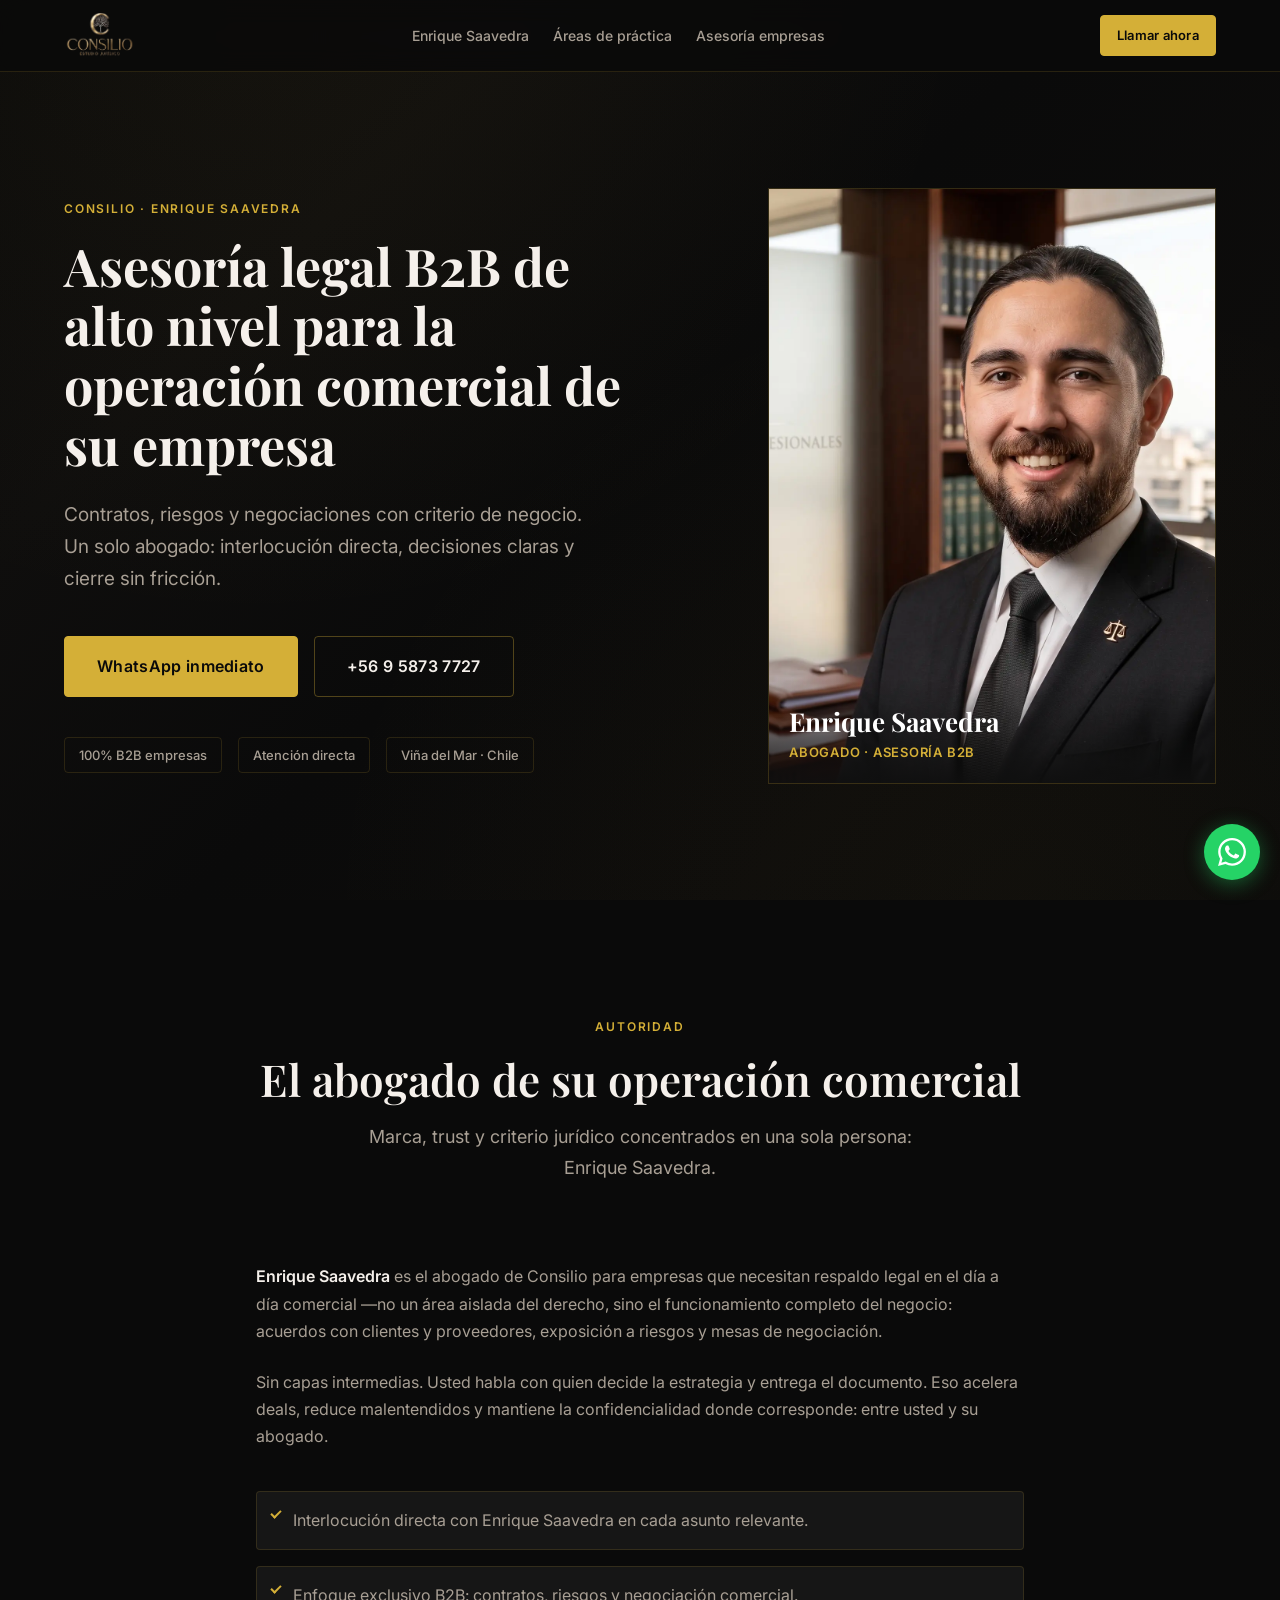
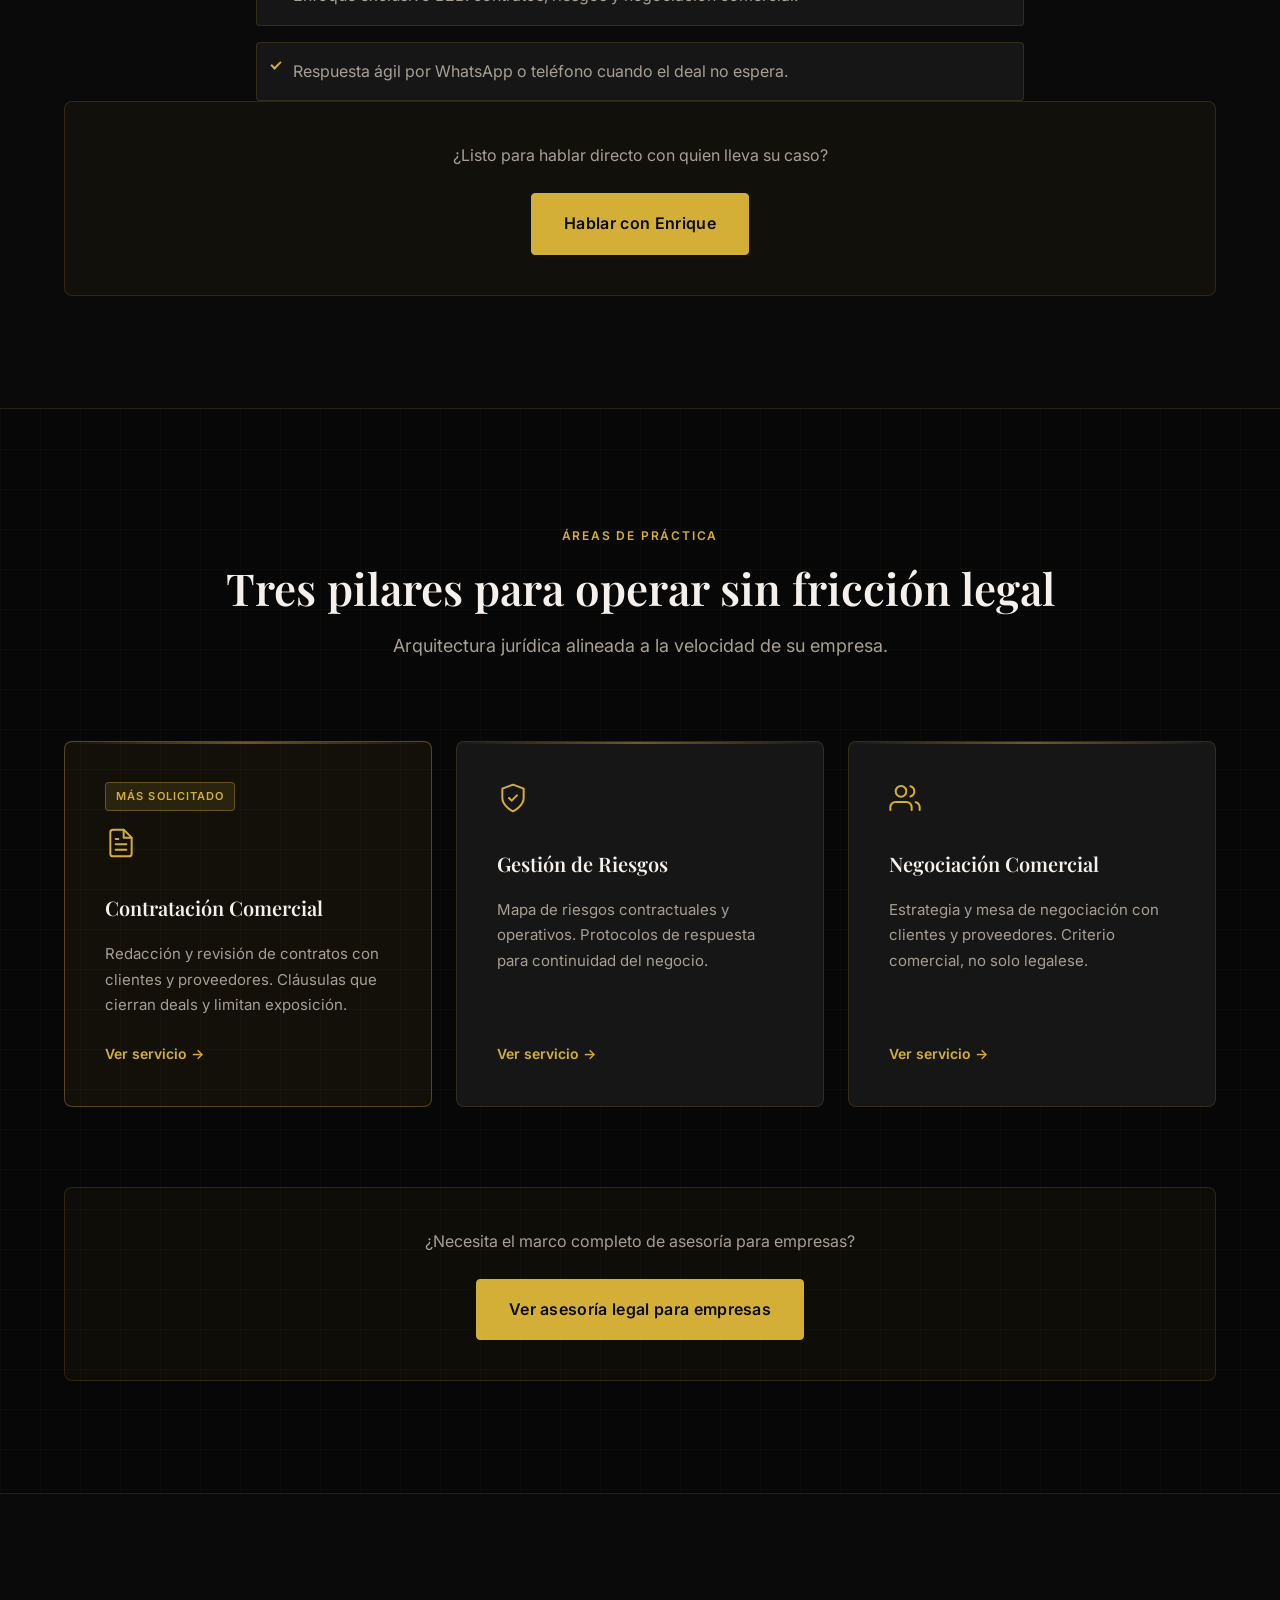
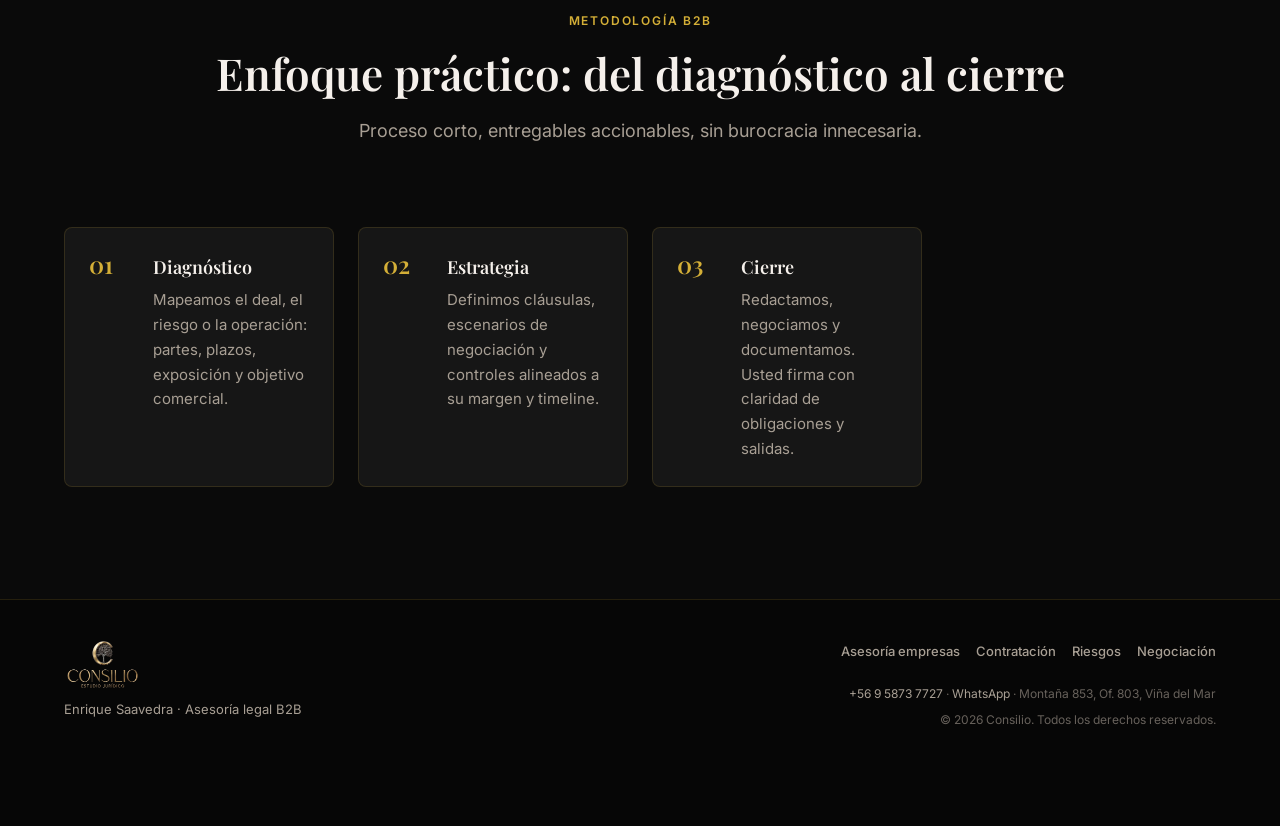
==== index.html @ 91008f65 "Enhance footer layout and styling for Consilio. Introduce new footer navigation links and update exi" ====
<!DOCTYPE html>
<html lang="es-CL">
<head>
  <meta charset="UTF-8">
  <meta name="viewport" content="width=device-width, initial-scale=1.0">
  <meta name="description" content="Asesoría legal B2B en Chile: contratación comercial, gestión de riesgos y negociación. Enrique Saavedra — Consilio Estudio Jurídico, Viña del Mar. +56 9 5873 7727.">
  <meta name="robots" content="index, follow, max-snippet:-1, max-image-preview:large">
  <meta name="author" content="Enrique Saavedra — Consilio Estudio Jurídico">
  <meta name="geo.region" content="CL-VS">
  <meta name="geo.placename" content="Viña del Mar">
  <meta name="theme-color" content="#0a0a0a">

  <title>Asesoría Legal B2B para Empresas | Enrique Saavedra — Consilio</title>
  <link rel="canonical" href="https://consilio.cl/enrique-saavedra">

  <meta property="og:type" content="website">
  <meta property="og:title" content="Asesoría Legal B2B para Empresas | Consilio">
  <meta property="og:description" content="El abogado de su operación comercial: contratos, riesgos y negociaciones con criterio de negocio.">
  <meta property="og:locale" content="es_CL">
  <meta property="og:url" content="https://consilio.cl/enrique-saavedra">
  <meta property="og:image" content="https://consilio.cl/enrique-saavedra/EnriqueS.webp">

  <!-- LCP: preload imagen hero -->
  <link rel="preload" as="image" href="EnriqueS.webp" type="image/webp" fetchpriority="high">
  <link rel="preconnect" href="https://fonts.googleapis.com">
  <link rel="preconnect" href="https://fonts.gstatic.com" crossorigin>
  <link href="https://fonts.googleapis.com/css2?family=Inter:wght@400;500;600&family=Playfair+Display:wght@600;700&display=swap" rel="stylesheet" media="print" onload="this.media='all'">
  <noscript>
    <link href="https://fonts.googleapis.com/css2?family=Inter:wght@400;500;600&family=Playfair+Display:wght@600;700&display=swap" rel="stylesheet">
  </noscript>

  <link rel="stylesheet" href="styles.css">

  <!-- Schema JSON-LD: LegalService + Person (autoridad única) -->
  <script type="application/ld+json">
  {
    "@context": "https://schema.org",
    "@graph": [
      {
        "@type": ["LegalService", "ProfessionalService"],
        "@id": "https://consilio.cl/#organization",
        "name": "Consilio — Estudio Jurídico",
        "alternateName": "Consilio",
        "url": "https://consilio.cl",
        "logo": {
          "@type": "ImageObject",
          "url": "https://consilio.cl/consilio-logo.png"
        },
        "image": "https://consilio.cl/enrique-saavedra/EnriqueS.webp",
        "telephone": "+56958737727",
        "description": "Asesoría legal B2B para empresas en Chile: contratación comercial, gestión de riesgos y negociación comercial. Enrique Saavedra.",
        "priceRange": "$$",
        "areaServed": {
          "@type": "Country",
          "name": "Chile"
        },
        "address": {
          "@type": "PostalAddress",
          "streetAddress": "Montaña 853, Oficina 803",
          "addressLocality": "Viña del Mar",
          "addressRegion": "Valparaíso",
          "addressCountry": "CL"
        },
        "knowsAbout": [
          "Asesoría Legal B2B",
          "Contratación Comercial",
          "Gestión de Riesgos",
          "Negociación Comercial"
        ],
        "hasOfferCatalog": {
          "@type": "OfferCatalog",
          "name": "Áreas de práctica B2B",
          "itemListElement": [
            {
              "@type": "Offer",
              "itemOffered": {
                "@type": "Service",
                "name": "Contratación Comercial",
                "url": "https://consilio.cl/servicios/contratacion-comercial"
              }
            },
            {
              "@type": "Offer",
              "itemOffered": {
                "@type": "Service",
                "name": "Gestión de Riesgos",
                "url": "https://consilio.cl/servicios/gestion-de-riesgos"
              }
            },
            {
              "@type": "Offer",
              "itemOffered": {
                "@type": "Service",
                "name": "Negociación Comercial",
                "url": "https://consilio.cl/servicios/negociacion-comercial"
              }
            }
          ]
        },
        "founder": {
          "@id": "https://consilio.cl/#enrique-saavedra"
        },
        "employee": {
          "@id": "https://consilio.cl/#enrique-saavedra"
        }
      },
      {
        "@type": "Person",
        "@id": "https://consilio.cl/#enrique-saavedra",
        "name": "Enrique Saavedra",
        "jobTitle": "Abogado · Asesoría Legal B2B para Empresas",
        "worksFor": {
          "@id": "https://consilio.cl/#organization"
        },
        "url": "https://consilio.cl/enrique-saavedra",
        "image": "https://consilio.cl/enrique-saavedra/EnriqueS.webp",
        "telephone": "+56958737727",
        "knowsAbout": [
          "Contratación Comercial",
          "Gestión de Riesgos",
          "Negociación Comercial",
          "Asesoría Legal para Empresas"
        ],
        "address": {
          "@type": "PostalAddress",
          "streetAddress": "Montaña 853, Oficina 803",
          "addressLocality": "Viña del Mar",
          "addressRegion": "Valparaíso",
          "addressCountry": "CL"
        }
      },
      {
        "@type": "WebPage",
        "@id": "https://consilio.cl/enrique-saavedra#webpage",
        "url": "https://consilio.cl/enrique-saavedra",
        "name": "Asesoría Legal B2B para Empresas | Enrique Saavedra — Consilio",
        "isPartOf": {
          "@type": "WebSite",
          "name": "Consilio — Estudio Jurídico",
          "url": "https://consilio.cl"
        },
        "about": {
          "@id": "https://consilio.cl/#enrique-saavedra"
        },
        "inLanguage": "es-CL"
      }
    ]
  }
  </script>
</head>
<body>

  <a href="#hero" class="skip-link">Saltar al contenido principal</a>

  <!-- 1. Header -->
  <header class="header" id="header">
    <div class="container header__inner">
      <a href="#hero" class="logo" aria-label="Consilio — Estudio Jurídico, inicio">
        <img
          class="logo__img"
          src="consilio-logo.png"
          alt="Consilio — Estudio Jurídico"
          width="120"
          height="52"
          loading="eager"
          decoding="async"
        >
      </a>

      <nav class="nav" id="nav" aria-label="Navegación principal">
        <ul class="nav__list">
          <li><a href="#autoridad" class="nav__link">Enrique Saavedra</a></li>
          <li><a href="#servicios" class="nav__link">Áreas de práctica</a></li>
          <li><a href="asesoria-legal-empresas.html" class="nav__link">Asesoría empresas</a></li>
        </ul>
      </nav>

      <a href="tel:+56958737727" class="btn btn--primary btn--sm header__cta">Llamar ahora</a>

      <button
        class="nav-toggle"
        id="nav-toggle"
        type="button"
        aria-label="Abrir menú de navegación"
        aria-expanded="false"
        aria-controls="nav"
      >
        <span class="nav-toggle__bar"></span>
        <span class="nav-toggle__bar"></span>
        <span class="nav-toggle__bar"></span>
      </button>
    </div>
  </header>

  <main>

    <!-- 2. Hero -->
    <section id="hero" class="hero">
      <div class="container hero__inner">
        <div class="hero__content">
          <p class="hero__eyebrow">Consilio · Enrique Saavedra</p>
          <h1 class="hero__title">Asesoría legal B2B de alto nivel para la operación comercial de su empresa</h1>
          <p class="hero__subtitle">Contratos, riesgos y negociaciones con criterio de negocio. Un solo abogado: interlocución directa, decisiones claras y cierre sin fricción.</p>
          <div class="hero__actions">
            <a
              href="https://wa.me/56958737727?text=Hola,%20necesito%20asesor%C3%ADa%20legal%20B2B%20para%20mi%20empresa."
              class="btn btn--primary btn--lg"
              target="_blank"
              rel="noopener noreferrer"
            >WhatsApp inmediato</a>
            <a href="tel:+56958737727" class="btn btn--ghost btn--lg">+56 9 5873 7727</a>
          </div>
          <ul class="hero__trust" aria-label="Señales de confianza">
            <li>100% B2B empresas</li>
            <li>Atención directa</li>
            <li>Viña del Mar · Chile</li>
          </ul>
        </div>

        <div class="hero__visual">
          <figure class="hero__figure">
            <img
              src="EnriqueS.webp"
              alt="Enrique Saavedra, abogado de asesoría legal B2B para empresas — Consilio Estudio Jurídico"
              width="480"
              height="640"
              loading="eager"
              decoding="async"
              fetchpriority="high"
            >
            <figcaption class="hero__caption">
              <span class="hero__caption-name">Enrique Saavedra</span>
              <span class="hero__caption-role">Abogado · Asesoría B2B</span>
            </figcaption>
          </figure>
        </div>
      </div>
    </section>

    <!-- 3. Propuesta de valor / Autoridad -->
    <section id="autoridad" class="section" aria-labelledby="autoridad-title">
      <div class="container">
        <header class="section__header section__header--center">
          <span class="section__eyebrow">Autoridad</span>
          <h2 id="autoridad-title" class="section__title">El abogado de su operación comercial</h2>
          <p class="section__lead">Marca, trust y criterio jurídico concentrados en una sola persona: Enrique Saavedra.</p>
        </header>

        <div class="contenido-seo__inner">
          <p><strong>Enrique Saavedra</strong> es el abogado de Consilio para empresas que necesitan respaldo legal en el día a día comercial —no un área aislada del derecho, sino el funcionamiento completo del negocio: acuerdos con clientes y proveedores, exposición a riesgos y mesas de negociación.</p>
          <p>Sin capas intermedias. Usted habla con quien decide la estrategia y entrega el documento. Eso acelera deals, reduce malentendidos y mantiene la confidencialidad donde corresponde: entre usted y su abogado.</p>
          <ul class="service-benefits">
            <li>Interlocución directa con Enrique Saavedra en cada asunto relevante.</li>
            <li>Enfoque exclusivo B2B: contratos, riesgos y negociación comercial.</li>
            <li>Respuesta ágil por WhatsApp o teléfono cuando el deal no espera.</li>
          </ul>
        </div>

        <div class="servicios__cta">
          <p>¿Listo para hablar directo con quien lleva su caso?</p>
          <a
            href="https://wa.me/56958737727?text=Hola,%20quiero%20hablar%20con%20Enrique%20Saavedra%20sobre%20asesor%C3%ADa%20B2B."
            class="btn btn--primary btn--lg"
            target="_blank"
            rel="noopener noreferrer"
          >Hablar con Enrique</a>
        </div>
      </div>
    </section>

    <!-- 4. Áreas de práctica -->
    <section id="servicios" class="servicios section section--dark" aria-labelledby="servicios-title">
      <div class="container">
        <header class="section__header section__header--center">
          <span class="section__eyebrow">Áreas de práctica</span>
          <h2 id="servicios-title" class="section__title">Tres pilares para operar sin fricción legal</h2>
          <p class="section__lead">Arquitectura jurídica alineada a la velocidad de su empresa.</p>
        </header>

        <div class="servicios__grid">
          <article class="service-card service-card--featured">
            <span class="service-card__badge">Más solicitado</span>
            <div class="service-card__icon" aria-hidden="true">
              <svg width="32" height="32" viewBox="0 0 24 24" fill="none" stroke="currentColor" stroke-width="1.5" stroke-linecap="round" stroke-linejoin="round">
                <path d="M14 2H6a2 2 0 00-2 2v16a2 2 0 002 2h12a2 2 0 002-2V8z"/>
                <path d="M14 2v6h6M16 13H8M16 17H8M10 9H8"/>
              </svg>
            </div>
            <h3 class="service-card__title">Contratación Comercial</h3>
            <p class="service-card__desc">Redacción y revisión de contratos con clientes y proveedores. Cláusulas que cierran deals y limitan exposición.</p>
            <a href="contratacion-comercial.html" class="service-card__link">Ver servicio →</a>
          </article>

          <article class="service-card">
            <div class="service-card__icon" aria-hidden="true">
              <svg width="32" height="32" viewBox="0 0 24 24" fill="none" stroke="currentColor" stroke-width="1.5" stroke-linecap="round" stroke-linejoin="round">
                <path d="M12 22s8-4 8-10V5l-8-3-8 3v7c0 6 8 10 8 10z"/>
                <path d="M9 12l2 2 4-4"/>
              </svg>
            </div>
            <h3 class="service-card__title">Gestión de Riesgos</h3>
            <p class="service-card__desc">Mapa de riesgos contractuales y operativos. Protocolos de respuesta para continuidad del negocio.</p>
            <a href="gestion-de-riesgos.html" class="service-card__link">Ver servicio →</a>
          </article>

          <article class="service-card">
            <div class="service-card__icon" aria-hidden="true">
              <svg width="32" height="32" viewBox="0 0 24 24" fill="none" stroke="currentColor" stroke-width="1.5" stroke-linecap="round" stroke-linejoin="round">
                <path d="M17 21v-2a4 4 0 00-4-4H5a4 4 0 00-4 4v2"/>
                <circle cx="9" cy="7" r="4"/>
                <path d="M23 21v-2a4 4 0 00-3-3.87M16 3.13a4 4 0 010 7.75"/>
              </svg>
            </div>
            <h3 class="service-card__title">Negociación Comercial</h3>
            <p class="service-card__desc">Estrategia y mesa de negociación con clientes y proveedores. Criterio comercial, no solo legalese.</p>
            <a href="negociacion-comercial.html" class="service-card__link">Ver servicio →</a>
          </article>
        </div>

        <div class="servicios__cta">
          <p>¿Necesita el marco completo de asesoría para empresas?</p>
          <a href="asesoria-legal-empresas.html" class="btn btn--primary btn--lg">Ver asesoría legal para empresas</a>
        </div>
      </div>
    </section>

    <!-- 5. Metodología B2B -->
    <section id="metodologia" class="metodologia section" aria-labelledby="metodologia-title">
      <div class="container">
        <header class="section__header section__header--center">
          <span class="section__eyebrow">Metodología B2B</span>
          <h2 id="metodologia-title" class="section__title">Enfoque práctico: del diagnóstico al cierre</h2>
          <p class="section__lead">Proceso corto, entregables accionables, sin burocracia innecesaria.</p>
        </header>

        <ol class="metodologia__list">
          <li class="metodologia__item">
            <span class="metodologia__step" aria-hidden="true">01</span>
            <div class="metodologia__body">
              <h3 class="metodologia__title">Diagnóstico</h3>
              <p class="metodologia__desc">Mapeamos el deal, el riesgo o la operación: partes, plazos, exposición y objetivo comercial.</p>
            </div>
          </li>
          <li class="metodologia__item">
            <span class="metodologia__step" aria-hidden="true">02</span>
            <div class="metodologia__body">
              <h3 class="metodologia__title">Estrategia</h3>
              <p class="metodologia__desc">Definimos cláusulas, escenarios de negociación y controles alineados a su margen y timeline.</p>
            </div>
          </li>
          <li class="metodologia__item">
            <span class="metodologia__step" aria-hidden="true">03</span>
            <div class="metodologia__body">
              <h3 class="metodologia__title">Cierre</h3>
              <p class="metodologia__desc">Redactamos, negociamos y documentamos. Usted firma con claridad de obligaciones y salidas.</p>
            </div>
          </li>
        </ol>
      </div>
    </section>

  </main>

  <!-- 6. Footer -->
  <footer class="footer">
    <div class="container footer__inner">
      <div class="footer__brand">
        <img
          class="footer__logo"
          src="consilio-logo.png"
          alt="Consilio — Estudio Jurídico"
          width="140"
          height="60"
          loading="lazy"
          decoding="async"
        >
        <p class="footer__tagline">Enrique Saavedra · Asesoría legal B2B</p>
      </div>
      <div class="footer__meta">
        <nav class="footer__nav" aria-label="Enlaces de servicios">
          <a href="asesoria-legal-empresas.html">Asesoría empresas</a>
          <a href="contratacion-comercial.html">Contratación</a>
          <a href="gestion-de-riesgos.html">Riesgos</a>
          <a href="negociacion-comercial.html">Negociación</a>
        </nav>
        <p class="footer__copy">
          <a href="tel:+56958737727">+56 9 5873 7727</a>
          ·
          <a
            href="https://wa.me/56958737727?text=Hola,%20necesito%20asesor%C3%ADa%20legal%20B2B%20para%20mi%20empresa."
            target="_blank"
            rel="noopener noreferrer"
          >WhatsApp</a>
          · Montaña 853, Of. 803, Viña del Mar
        </p>
        <p class="footer__copy">&copy; <span id="year"></span> Consilio. Todos los derechos reservados.</p>
      </div>
    </div>
  </footer>

  <a
    class="wa-float"
    href="https://wa.me/56958737727?text=Hola,%20necesito%20asesor%C3%ADa%20legal%20B2B%20para%20mi%20empresa."
    target="_blank"
    rel="noopener noreferrer"
    aria-label="Contactar por WhatsApp a Enrique Saavedra"
  >
    <svg class="wa-float__icon" width="28" height="28" viewBox="0 0 24 24" fill="currentColor" aria-hidden="true">
      <path d="M17.472 14.382c-.297-.149-1.758-.867-2.03-.967-.273-.099-.471-.148-.67.15-.197.297-.767.966-.94 1.164-.173.199-.347.223-.644.075-.297-.15-1.255-.463-2.39-1.475-.883-.788-1.48-1.761-1.653-2.059-.173-.297-.018-.458.13-.606.134-.133.298-.347.446-.52.149-.174.198-.298.298-.497.099-.198.05-.371-.025-.52-.075-.149-.669-1.612-.916-2.207-.242-.579-.487-.5-.669-.51-.173-.008-.371-.01-.57-.01-.198 0-.52.074-.792.372-.272.297-1.04 1.016-1.04 2.479 0 1.462 1.065 2.875 1.213 3.074.149.198 2.096 3.2 5.077 4.487.709.306 1.262.489 1.694.625.712.227 1.36.195 1.871.118.571-.085 1.758-.719 2.006-1.413.248-.694.248-1.289.173-1.413-.074-.124-.272-.198-.57-.347m-5.421 7.403h-.004a9.87 9.87 0 01-5.031-1.378l-.361-.214-3.741.982.998-3.648-.235-.374a9.86 9.86 0 01-1.51-5.26c.001-5.45 4.436-9.884 9.888-9.884 2.64 0 5.122 1.03 6.988 2.898a9.825 9.825 0 012.893 6.994c-.003 5.45-4.435 9.884-9.885 9.884m8.413-18.297A11.815 11.815 0 0012.05 0C5.495 0 .16 5.335.157 11.892c0 2.096.547 4.142 1.588 5.945L.057 24l6.305-1.654a11.882 11.882 0 005.683 1.448h.005c6.554 0 11.89-5.335 11.893-11.893a11.821 11.821 0 00-3.48-8.413z"/>
    </svg>
  </a>

  <script src="script.js" defer></script>
</body>
</html>
---- styles.css ----
/* =============================================
   Consilio — Derecho Corporativo B2B
   BEM · Mobile-First · Core Web Vitals
   ============================================= */

:root {
  --color-bg: #0a0a0a;
  --color-bg-elevated: #111111;
  --color-bg-card: #161616;
  --color-bg-card-hover: #1c1c1c;
  --color-text: #f5f0eb;
  --color-text-muted: #a89f94;
  --color-gold: #d4af37;
  --color-gold-light: #e8c860;
  --color-gold-dark: #b8942e;
  --color-border: rgba(212, 175, 55, 0.15);
  --color-border-strong: rgba(212, 175, 55, 0.35);
  --color-error: #e07070;
  --color-success: #6dbf8a;
  --color-wa: #25d366;

  --font-serif: "Playfair Display", Georgia, "Times New Roman", serif;
  --font-sans: "Inter", system-ui, -apple-system, "Segoe UI", sans-serif;

  --space-xs: 0.5rem;
  --space-sm: 1rem;
  --space-md: 1.5rem;
  --space-lg: 2.5rem;
  --space-xl: 4rem;
  --space-2xl: 6rem;

  --radius-sm: 4px;
  --radius-md: 8px;
  --radius-lg: 12px;

  --header-h: 72px;
  --transition: 0.25s ease;
  --container: 72rem;
  --wa-float-size: 3.5rem;
}

*,
*::before,
*::after {
  box-sizing: border-box;
  margin: 0;
  padding: 0;
}

html {
  scroll-behavior: smooth;
  -webkit-text-size-adjust: 100%;
  text-size-adjust: 100%;
}

body {
  font-family: var(--font-sans);
  font-size: 1rem;
  line-height: 1.7;
  color: var(--color-text);
  background-color: var(--color-bg);
  background-image:
    radial-gradient(ellipse at 20% 0%, rgba(212, 175, 55, 0.04) 0%, transparent 50%),
    radial-gradient(ellipse at 80% 100%, rgba(212, 175, 55, 0.03) 0%, transparent 50%),
    linear-gradient(135deg, #0a0a0a 0%, #0f0e0d 25%, #0a0a0a 50%, #0d0c0b 75%, #0a0a0a 100%);
  background-attachment: fixed;
  overflow-x: hidden;
}

img {
  max-width: 100%;
  height: auto;
  display: block;
}

a {
  color: inherit;
  text-decoration: none;
}

ul,
ol {
  list-style: none;
}

address {
  font-style: normal;
}

strong {
  color: var(--color-text);
  font-weight: 600;
}

.container {
  width: min(100% - 2rem, var(--container));
  margin-inline: auto;
  position: relative;
  z-index: 1;
}

.skip-link {
  position: absolute;
  top: -100%;
  left: 1rem;
  z-index: 9999;
  padding: 0.75rem 1.25rem;
  background: var(--color-gold);
  color: var(--color-bg);
  font-weight: 600;
  border-radius: var(--radius-sm);
}

.skip-link:focus {
  top: 1rem;
}

/* ---- Typography / Sections ---- */

.section__eyebrow {
  display: inline-block;
  font-size: 0.75rem;
  font-weight: 600;
  letter-spacing: 0.15em;
  text-transform: uppercase;
  color: var(--color-gold);
  margin-bottom: var(--space-sm);
}

.section__title {
  font-family: var(--font-serif);
  font-size: clamp(1.75rem, 4vw, 2.75rem);
  font-weight: 600;
  line-height: 1.2;
  color: var(--color-text);
  margin-bottom: var(--space-sm);
}

.section__lead {
  font-size: clamp(1rem, 2vw, 1.125rem);
  color: var(--color-text-muted);
  max-width: 36rem;
}

.section__header {
  margin-bottom: var(--space-xl);
}

.section__header--center {
  text-align: center;
}

.section__header--center .section__lead {
  margin-inline: auto;
}

.section {
  padding-block: var(--space-xl);
}

.section--dark {
  position: relative;
  background-color: rgba(0, 0, 0, 0.35);
  border-block: 1px solid var(--color-border);
}

.section--dark::before {
  content: "";
  position: absolute;
  inset: 0;
  background-image:
    linear-gradient(rgba(212, 175, 55, 0.025) 1px, transparent 1px),
    linear-gradient(90deg, rgba(212, 175, 55, 0.025) 1px, transparent 1px);
  background-size: 40px 40px;
  pointer-events: none;
  z-index: 0;
}

.section--dark > .container {
  position: relative;
  z-index: 1;
}

/* ---- Buttons ---- */

.btn {
  display: inline-flex;
  align-items: center;
  justify-content: center;
  gap: 0.5rem;
  font-family: var(--font-sans);
  font-size: 0.9375rem;
  font-weight: 600;
  letter-spacing: 0.02em;
  padding: 0.75rem 1.5rem;
  border-radius: var(--radius-sm);
  border: 1.5px solid transparent;
  cursor: pointer;
  transition: background var(--transition), border-color var(--transition), color var(--transition), transform var(--transition);
  white-space: nowrap;
  text-align: center;
}

.btn:active {
  transform: scale(0.98);
}

.btn--primary {
  background: var(--color-gold);
  color: var(--color-bg);
  border-color: var(--color-gold);
}

.btn--primary:hover,
.btn--primary:focus-visible {
  background: var(--color-gold-light);
  border-color: var(--color-gold-light);
}

.btn--ghost {
  background: transparent;
  color: var(--color-text);
  border-color: var(--color-border-strong);
}

.btn--ghost:hover,
.btn--ghost:focus-visible {
  border-color: var(--color-gold);
  color: var(--color-gold);
}

.btn--sm {
  padding: 0.5rem 1rem;
  font-size: 0.8125rem;
}

.btn--lg {
  padding: 1rem 2rem;
  font-size: 1rem;
}

.btn--xl {
  padding: 1.25rem 2rem;
  font-size: clamp(0.9375rem, 2.5vw, 1.0625rem);
  white-space: normal;
  line-height: 1.4;
}

.btn--full {
  width: 100%;
}

.btn:disabled {
  opacity: 0.55;
  cursor: not-allowed;
  transform: none;
}

/* ---- Header ---- */

.header {
  position: fixed;
  top: 0;
  left: 0;
  right: 0;
  z-index: 100;
  height: var(--header-h);
  background: rgba(10, 10, 10, 0.85);
  backdrop-filter: blur(12px);
  -webkit-backdrop-filter: blur(12px);
  border-bottom: 1px solid var(--color-border);
  transition: background var(--transition), box-shadow var(--transition);
}

.header--scrolled {
  background: rgba(10, 10, 10, 0.95);
  box-shadow: 0 4px 24px rgba(0, 0, 0, 0.4);
}

.header__inner {
  display: flex;
  align-items: center;
  justify-content: space-between;
  height: 100%;
  gap: var(--space-sm);
}

.logo {
  display: flex;
  align-items: center;
  flex-shrink: 0;
  line-height: 0;
}

.logo__img {
  height: 2.75rem;
  width: auto;
  max-width: 7.5rem;
  object-fit: contain;
  object-position: left center;
}

.nav__list {
  display: none;
  gap: var(--space-md);
}

.nav__link {
  font-size: 0.875rem;
  font-weight: 500;
  color: var(--color-text-muted);
  transition: color var(--transition);
  position: relative;
}

.nav__link::after {
  content: "";
  position: absolute;
  bottom: -4px;
  left: 0;
  width: 0;
  height: 1px;
  background: var(--color-gold);
  transition: width var(--transition);
}

.nav__link:hover,
.nav__link:focus-visible {
  color: var(--color-gold);
}

.nav__link:hover::after,
.nav__link:focus-visible::after {
  width: 100%;
}

.header__cta {
  display: none;
}

.nav-toggle {
  display: flex;
  flex-direction: column;
  justify-content: center;
  gap: 5px;
  width: 40px;
  height: 40px;
  background: none;
  border: 1px solid var(--color-border);
  border-radius: var(--radius-sm);
  cursor: pointer;
  padding: 8px;
}

.nav-toggle__bar {
  display: block;
  width: 100%;
  height: 2px;
  background: var(--color-gold);
  transition: transform var(--transition), opacity var(--transition);
}

.nav-toggle[aria-expanded="true"] .nav-toggle__bar:nth-child(1) {
  transform: translateY(7px) rotate(45deg);
}

.nav-toggle[aria-expanded="true"] .nav-toggle__bar:nth-child(2) {
  opacity: 0;
}

.nav-toggle[aria-expanded="true"] .nav-toggle__bar:nth-child(3) {
  transform: translateY(-7px) rotate(-45deg);
}

.nav--open .nav__list {
  display: flex;
  flex-direction: column;
  position: absolute;
  top: var(--header-h);
  left: 0;
  right: 0;
  background: rgba(10, 10, 10, 0.97);
  backdrop-filter: blur(16px);
  padding: var(--space-md) var(--space-sm);
  border-bottom: 1px solid var(--color-border);
  gap: 0;
}

.nav--open .nav__link {
  display: block;
  padding: var(--space-sm);
  border-bottom: 1px solid var(--color-border);
}

/* ---- Hero (index) ---- */

.hero {
  position: relative;
  overflow: hidden;
  padding-top: calc(var(--header-h) + var(--space-xl));
  padding-bottom: var(--space-xl);
  min-height: 100svh;
  display: flex;
  align-items: center;
}

.hero__inner {
  display: grid;
  gap: var(--space-xl);
  align-items: center;
}

.hero__eyebrow {
  font-size: 0.75rem;
  font-weight: 600;
  letter-spacing: 0.15em;
  text-transform: uppercase;
  color: var(--color-gold);
  margin-bottom: var(--space-sm);
}

.hero__title {
  font-family: var(--font-serif);
  font-size: clamp(2rem, 5.5vw, 3.25rem);
  font-weight: 700;
  line-height: 1.15;
  margin-bottom: var(--space-md);
}

.hero__subtitle {
  font-size: clamp(1rem, 2.5vw, 1.1875rem);
  color: var(--color-text-muted);
  max-width: 34rem;
  margin-bottom: var(--space-lg);
}

.hero__actions {
  display: flex;
  flex-direction: column;
  gap: var(--space-sm);
  margin-bottom: var(--space-lg);
}

.hero__trust {
  display: flex;
  flex-wrap: wrap;
  gap: var(--space-sm);
}

.hero__trust li {
  font-size: 0.8125rem;
  font-weight: 500;
  color: var(--color-text-muted);
  padding: 0.375rem 0.875rem;
  border: 1px solid var(--color-border);
  border-radius: var(--radius-sm);
}

.hero__visual {
  display: flex;
  justify-content: center;
  width: 100%;
}

.hero__figure {
  position: relative;
  width: 100%;
  max-width: 28rem;
  margin: 0;
  overflow: hidden;
  border: 1px solid rgba(212, 175, 55, 0.2);
}

.hero__figure img {
  width: 100%;
  height: auto;
  aspect-ratio: 3 / 4;
  object-fit: cover;
  object-position: 78% top;
}

.hero__caption {
  position: absolute;
  bottom: 0;
  left: 0;
  width: 100%;
  padding: 1.75rem 1.25rem 1.25rem;
  background: linear-gradient(to top, rgba(15, 15, 15, 0.95) 0%, transparent 100%);
  display: flex;
  flex-direction: column;
  gap: 0.25rem;
}

.hero__caption-name {
  font-family: var(--font-serif);
  color: #fff;
  font-size: clamp(1.25rem, 3vw, 1.625rem);
  font-weight: 700;
  line-height: 1.2;
}

.hero__caption-role {
  font-size: 0.8125rem;
  font-weight: 600;
  letter-spacing: 0.06em;
  text-transform: uppercase;
  color: var(--color-gold);
}

/* ---- Servicios ---- */

.servicios__grid {
  display: grid;
  gap: var(--space-md);
  margin-bottom: var(--space-xl);
}

.service-card {
  position: relative;
  overflow: hidden;
  padding: var(--space-lg);
  background: var(--color-bg-card);
  border: 1px solid var(--color-border);
  border-radius: var(--radius-md);
  transition: border-color var(--transition), background var(--transition), transform 0.35s ease;
  display: flex;
  flex-direction: column;
}

.service-card::before {
  content: "";
  position: absolute;
  top: 0;
  left: 0;
  right: 0;
  height: 2px;
  background: linear-gradient(90deg, transparent, var(--color-gold), transparent);
  opacity: 0.45;
}

.service-card:hover {
  border-color: var(--color-border-strong);
  background: var(--color-bg-card-hover);
  transform: translateY(-4px);
}

.service-card--featured {
  border-color: var(--color-border-strong);
  background: rgba(212, 175, 55, 0.06);
}

.service-card__badge {
  display: inline-block;
  align-self: flex-start;
  font-size: 0.6875rem;
  font-weight: 600;
  letter-spacing: 0.1em;
  text-transform: uppercase;
  color: var(--color-gold);
  background: rgba(212, 175, 55, 0.12);
  border: 1px solid var(--color-border-strong);
  padding: 0.25rem 0.625rem;
  border-radius: var(--radius-sm);
  margin-bottom: var(--space-sm);
}

.service-card__icon {
  color: var(--color-gold);
  margin-bottom: var(--space-md);
}

.service-card__title {
  font-family: var(--font-serif);
  font-size: 1.25rem;
  font-weight: 600;
  margin-bottom: var(--space-sm);
}

.service-card__desc {
  font-size: 0.9375rem;
  color: var(--color-text-muted);
  flex: 1;
  margin-bottom: var(--space-md);
}

.service-card__link {
  font-size: 0.875rem;
  font-weight: 600;
  color: var(--color-gold);
  transition: color var(--transition);
}

.service-card__link:hover,
.service-card__link:focus-visible {
  color: var(--color-gold-light);
}

.servicios__cta {
  text-align: center;
  padding: var(--space-lg);
  border: 1px solid var(--color-border);
  border-radius: var(--radius-md);
  background: rgba(212, 175, 55, 0.04);
}

.servicios__cta p {
  color: var(--color-text-muted);
  margin-bottom: var(--space-md);
}

/* ---- Metodología ---- */

.metodologia__list {
  display: grid;
  gap: var(--space-md);
  counter-reset: none;
}

.metodologia__item {
  display: flex;
  gap: var(--space-md);
  padding: var(--space-md);
  border: 1px solid var(--color-border);
  border-radius: var(--radius-md);
  background: var(--color-bg-card);
  transition: border-color var(--transition);
}

.metodologia__item:hover {
  border-color: var(--color-border-strong);
}

.metodologia__step {
  font-family: var(--font-serif);
  font-size: 1.5rem;
  font-weight: 600;
  color: var(--color-gold);
  line-height: 1;
  flex-shrink: 0;
  min-width: 2.5rem;
}

.metodologia__title {
  font-family: var(--font-serif);
  font-size: 1.125rem;
  font-weight: 600;
  margin-bottom: 0.375rem;
}

.metodologia__desc {
  font-size: 0.9375rem;
  color: var(--color-text-muted);
  line-height: 1.65;
}

/* ---- Contacto / Form ---- */

.contacto__grid {
  display: grid;
  gap: var(--space-xl);
}

.contacto__info {
  display: flex;
  flex-direction: column;
  gap: var(--space-md);
}

.info-block {
  padding: var(--space-md);
  background: var(--color-bg-card);
  border: 1px solid var(--color-border);
  border-radius: var(--radius-md);
}

.info-block--accent {
  border-color: var(--color-border-strong);
  background: rgba(212, 175, 55, 0.05);
}

.info-block__title {
  font-family: var(--font-serif);
  font-size: 1.0625rem;
  font-weight: 600;
  margin-bottom: var(--space-sm);
}

.info-block__address {
  display: flex;
  gap: var(--space-sm);
  align-items: flex-start;
  font-size: 0.9375rem;
  color: var(--color-text-muted);
  line-height: 1.6;
}

.info-block__link {
  display: flex;
  align-items: center;
  gap: var(--space-sm);
  font-size: 1.0625rem;
  font-weight: 600;
  color: var(--color-gold);
  transition: color var(--transition);
}

.info-block__link:hover,
.info-block__link:focus-visible {
  color: var(--color-gold-light);
}

.info-block__icon {
  flex-shrink: 0;
  color: var(--color-gold);
}

.info-block--accent p {
  font-size: 0.9375rem;
  color: var(--color-text-muted);
  margin-bottom: var(--space-md);
}

.contact-form {
  display: flex;
  flex-direction: column;
  gap: var(--space-md);
  padding: var(--space-lg);
  background: var(--color-bg-card);
  border: 1px solid var(--color-border);
  border-radius: var(--radius-md);
}

.contact-form__row {
  display: grid;
  gap: var(--space-md);
}

.contact-form__field {
  display: flex;
  flex-direction: column;
  gap: 0.375rem;
}

.contact-form__label {
  font-size: 0.8125rem;
  font-weight: 600;
  letter-spacing: 0.02em;
  color: var(--color-text-muted);
}

.contact-form__input {
  width: 100%;
  font-family: var(--font-sans);
  font-size: 1rem;
  color: var(--color-text);
  background: var(--color-bg-elevated);
  border: 1px solid var(--color-border);
  border-radius: var(--radius-sm);
  padding: 0.75rem 1rem;
  transition: border-color var(--transition);
  appearance: none;
}

.contact-form__input::placeholder {
  color: rgba(168, 159, 148, 0.55);
}

.contact-form__input:hover {
  border-color: var(--color-border-strong);
}

.contact-form__input:focus {
  outline: none;
  border-color: var(--color-gold);
}

.contact-form__input.is-invalid {
  border-color: var(--color-error);
}

.contact-form__select {
  background-image: url("data:image/svg+xml,%3Csvg xmlns='http://www.w3.org/2000/svg' width='12' height='8' viewBox='0 0 12 8'%3E%3Cpath fill='%23D4AF37' d='M1 1l5 5 5-5'/%3E%3C/svg%3E");
  background-repeat: no-repeat;
  background-position: right 1rem center;
  padding-right: 2.5rem;
  cursor: pointer;
}

.contact-form__textarea {
  resize: vertical;
  min-height: 7rem;
  line-height: 1.6;
}

.contact-form__error {
  font-size: 0.8125rem;
  color: var(--color-error);
  margin: 0;
}

.contact-form__hint {
  font-size: 0.8125rem;
  color: var(--color-text-muted);
  line-height: 1.5;
}

.contact-form__status {
  font-size: 0.875rem;
  font-weight: 500;
  text-align: center;
  padding: 0.75rem;
  border-radius: var(--radius-sm);
}

.contact-form__status--success {
  color: var(--color-success);
  background: rgba(109, 191, 138, 0.1);
  border: 1px solid rgba(109, 191, 138, 0.3);
}

.contact-form__status--error {
  color: var(--color-error);
  background: rgba(224, 112, 112, 0.1);
  border: 1px solid rgba(224, 112, 112, 0.3);
}

/* ---- WhatsApp flotante ---- */

.wa-float {
  position: fixed;
  right: 1.25rem;
  bottom: 1.25rem;
  z-index: 90;
  width: var(--wa-float-size);
  height: var(--wa-float-size);
  display: flex;
  align-items: center;
  justify-content: center;
  background: var(--color-wa);
  color: #fff;
  border-radius: 50%;
  box-shadow: 0 4px 20px rgba(37, 211, 102, 0.4);
  transition: transform var(--transition), box-shadow var(--transition);
}

.wa-float:hover,
.wa-float:focus-visible {
  transform: scale(1.08);
  box-shadow: 0 6px 28px rgba(37, 211, 102, 0.55);
}

.wa-float__icon {
  display: block;
}

/* ---- Service page: hero ---- */

.hero-service {
  min-height: 50vh;
  display: flex;
  align-items: center;
  padding-top: calc(var(--header-h) + var(--space-lg));
  padding-bottom: var(--space-xl);
}

.hero-service__grid {
  display: grid;
  gap: var(--space-xl);
  align-items: center;
}

.hero-service__content {
  max-width: 36rem;
}

.hero-service__banner {
  width: 100%;
  max-width: 32rem;
  margin-inline: auto;
}

.hero-service__figure {
  position: relative;
  margin: 0;
  overflow: hidden;
  border: 1px solid rgba(212, 175, 55, 0.25);
  background: var(--color-bg-card);
}

.hero-service__figure::after {
  content: "";
  position: absolute;
  inset: 0;
  background: linear-gradient(to top, rgba(10, 10, 10, 0.45) 0%, transparent 55%);
  pointer-events: none;
}

.hero-service__figure img {
  width: 100%;
  height: auto;
  aspect-ratio: 4 / 3;
  object-fit: cover;
  object-position: center;
}

/* ---- Breadcrumb ---- */

.breadcrumb {
  display: flex;
  flex-wrap: wrap;
  align-items: center;
  gap: 0.375rem;
  font-size: 0.8125rem;
  color: var(--color-text-muted);
  margin-bottom: var(--space-sm);
}

.breadcrumb a {
  color: var(--color-gold);
  transition: color var(--transition);
}

.breadcrumb a:hover,
.breadcrumb a:focus-visible {
  color: var(--color-gold-light);
}

.breadcrumb__sep {
  color: rgba(168, 159, 148, 0.5);
}

.breadcrumb [aria-current="page"] {
  color: var(--color-text-muted);
}

/* ---- Contenido SEO ---- */

.contenido-seo {
  padding-block: var(--space-xl);
}

.contenido-seo__inner {
  max-width: 48rem;
  margin-inline: auto;
}

.contenido-seo__inner > p {
  color: var(--color-text-muted);
  margin-bottom: var(--space-md);
}

.contenido-seo__inner > h2 {
  font-family: var(--font-serif);
  font-size: clamp(1.5rem, 3vw, 2rem);
  font-weight: 600;
  line-height: 1.25;
  margin-bottom: var(--space-md);
}

.contenido-seo__inner > h3 {
  font-family: var(--font-serif);
  font-size: 1.25rem;
  font-weight: 600;
  margin-top: var(--space-lg);
  margin-bottom: var(--space-sm);
}

/* ---- Beneficios ---- */

.beneficios .service-benefits {
  max-width: 40rem;
  margin-inline: auto;
}

.service-benefits {
  display: flex;
  flex-direction: column;
  gap: var(--space-sm);
  margin: var(--space-lg) 0 0;
}

.service-benefits li {
  position: relative;
  padding: var(--space-sm) var(--space-sm) var(--space-sm) 2.25rem;
  color: var(--color-text-muted);
  line-height: 1.6;
  border: 1px solid var(--color-border);
  border-radius: var(--radius-sm);
  background: var(--color-bg-card);
}

.service-benefits li::before {
  content: "";
  position: absolute;
  left: 0.875rem;
  top: 1.15em;
  width: 0.625rem;
  height: 0.375rem;
  border-left: 2px solid var(--color-gold);
  border-bottom: 2px solid var(--color-gold);
  transform: rotate(-45deg);
}

/* ---- FAQ ---- */

.faq-section {
  padding-block: var(--space-xl);
}

.faq-list {
  max-width: 48rem;
  margin-inline: auto;
  display: flex;
  flex-direction: column;
  gap: var(--space-sm);
}

.faq-item {
  background: var(--color-bg-card);
  border: 1px solid var(--color-border);
  border-radius: var(--radius-md);
  overflow: hidden;
}

.faq-item summary {
  font-family: var(--font-serif);
  font-size: 1.0625rem;
  font-weight: 600;
  padding: var(--space-md);
  cursor: pointer;
  list-style: none;
  display: flex;
  align-items: center;
  justify-content: space-between;
  gap: var(--space-sm);
}

.faq-item summary::-webkit-details-marker {
  display: none;
}

.faq-item summary::after {
  content: "+";
  font-family: var(--font-sans);
  font-size: 1.25rem;
  font-weight: 400;
  color: var(--color-gold);
  flex-shrink: 0;
  transition: transform var(--transition);
}

.faq-item[open] summary::after {
  transform: rotate(45deg);
}

.faq-item__answer {
  padding: 0 var(--space-md) var(--space-md);
  color: var(--color-text-muted);
  font-size: 0.9375rem;
  line-height: 1.7;
}

/* ---- CTA servicio ---- */

.cta-banner {
  max-width: 42rem;
  margin-inline: auto;
  text-align: center;
  padding: var(--space-xl) var(--space-lg);
  border: 1px solid var(--color-border-strong);
  border-radius: var(--radius-lg);
  background: linear-gradient(145deg, rgba(212, 175, 55, 0.08) 0%, var(--color-bg-card) 50%);
  position: relative;
  overflow: hidden;
}

.cta-banner::before {
  content: "";
  position: absolute;
  top: 0;
  left: 0;
  right: 0;
  height: 2px;
  background: linear-gradient(90deg, transparent, var(--color-gold), transparent);
}

.cta-banner__title {
  font-family: var(--font-serif);
  font-size: clamp(1.5rem, 3.5vw, 2rem);
  font-weight: 600;
  line-height: 1.25;
  margin-bottom: var(--space-sm);
}

.cta-banner__text {
  color: var(--color-text-muted);
  margin-bottom: var(--space-md);
  max-width: 32rem;
  margin-inline: auto;
}

.cta-banner__trust {
  display: flex;
  flex-wrap: wrap;
  justify-content: center;
  gap: var(--space-xs);
  margin-bottom: var(--space-lg);
}

.cta-banner__trust li {
  font-size: 0.75rem;
  font-weight: 600;
  letter-spacing: 0.04em;
  text-transform: uppercase;
  color: var(--color-gold);
  padding: 0.375rem 0.75rem;
  border: 1px solid var(--color-border);
  border-radius: var(--radius-sm);
  background: rgba(212, 175, 55, 0.06);
}

.cta-banner__actions {
  display: flex;
  flex-direction: column;
  gap: var(--space-sm);
  align-items: stretch;
}

/* ---- Footer ---- */

.footer {
  position: relative;
  padding-block: var(--space-lg);
  padding-bottom: calc(var(--space-lg) + var(--wa-float-size));
  border-top: 1px solid var(--color-border);
  background-color: rgba(0, 0, 0, 0.4);
}

.footer__inner {
  position: relative;
  z-index: 1;
  display: flex;
  flex-direction: column;
  gap: var(--space-sm);
  text-align: center;
}

.footer__logo {
  height: 3.25rem;
  width: auto;
  max-width: 8.75rem;
  object-fit: contain;
  margin-bottom: 0.375rem;
  margin-inline: auto;
}

.footer__tagline {
  font-size: 0.8125rem;
  color: var(--color-text-muted);
}

.footer__copy {
  font-size: 0.75rem;
  color: rgba(168, 159, 148, 0.6);
}

.footer__copy a {
  color: var(--color-text-muted);
  transition: color var(--transition);
}

.footer__copy a:hover,
.footer__copy a:focus-visible {
  color: var(--color-gold);
}

.footer__nav {
  display: flex;
  flex-wrap: wrap;
  justify-content: center;
  gap: 0.5rem 1rem;
  margin-bottom: var(--space-sm);
}

.footer__nav a {
  font-size: 0.8125rem;
  font-weight: 500;
  color: var(--color-text-muted);
  transition: color var(--transition);
}

.footer__nav a:hover,
.footer__nav a:focus-visible {
  color: var(--color-gold);
}

.footer__meta {
  display: flex;
  flex-direction: column;
  gap: 0.375rem;
  align-items: center;
}

/* ---- Responsive ---- */

@media (min-width: 640px) {
  .hero__actions {
    flex-direction: row;
    flex-wrap: wrap;
  }

  .contact-form__row {
    grid-template-columns: 1fr 1fr;
  }

  .cta-banner__actions {
    flex-direction: row;
    justify-content: center;
    align-items: center;
  }
}

@media (min-width: 768px) {
  .nav-toggle {
    display: none;
  }

  .nav__list {
    display: flex;
  }

  .header__cta {
    display: inline-flex;
  }

  .logo__img {
    height: 3rem;
    max-width: 8rem;
  }

  .hero__inner {
    grid-template-columns: 1.1fr 0.9fr;
  }

  .hero__visual {
    justify-content: flex-end;
  }

  .servicios__grid {
    grid-template-columns: repeat(3, 1fr);
  }

  .metodologia__list {
    grid-template-columns: 1fr 1fr;
  }

  .contacto__grid {
    grid-template-columns: 0.9fr 1.1fr;
    align-items: start;
  }

  .hero-service__grid {
    grid-template-columns: 1fr 1fr;
    gap: var(--space-lg);
  }

  .hero-service__banner {
    margin-inline: 0;
    margin-left: auto;
  }

  .hero-service__figure img {
    aspect-ratio: 5 / 4;
    min-height: 280px;
  }

  .footer__inner {
    flex-direction: row;
    justify-content: space-between;
    align-items: flex-start;
    text-align: left;
  }

  .footer__logo {
    margin-inline: 0;
  }

  .footer__nav {
    justify-content: flex-end;
  }

  .footer__meta {
    align-items: flex-end;
  }
}

@media (min-width: 1024px) {
  :root {
    --space-xl: 5rem;
    --space-2xl: 7rem;
  }

  .section {
    padding-block: var(--space-2xl);
  }

  .hero-service {
    min-height: 55vh;
  }

  .metodologia__list {
    grid-template-columns: repeat(4, 1fr);
  }
}

/* ---- Reduced motion ---- */

@media (prefers-reduced-motion: reduce) {
  html {
    scroll-behavior: auto;
  }

  *,
  *::before,
  *::after {
    animation-duration: 0.01ms !important;
    animation-iteration-count: 1 !important;
    transition-duration: 0.01ms !important;
  }

  body {
    background-attachment: scroll;
  }
}

/* ---- Focus ---- */

:focus-visible {
  outline: 2px solid var(--color-gold);
  outline-offset: 2px;
}

:focus:not(:focus-visible) {
  outline: none;
}
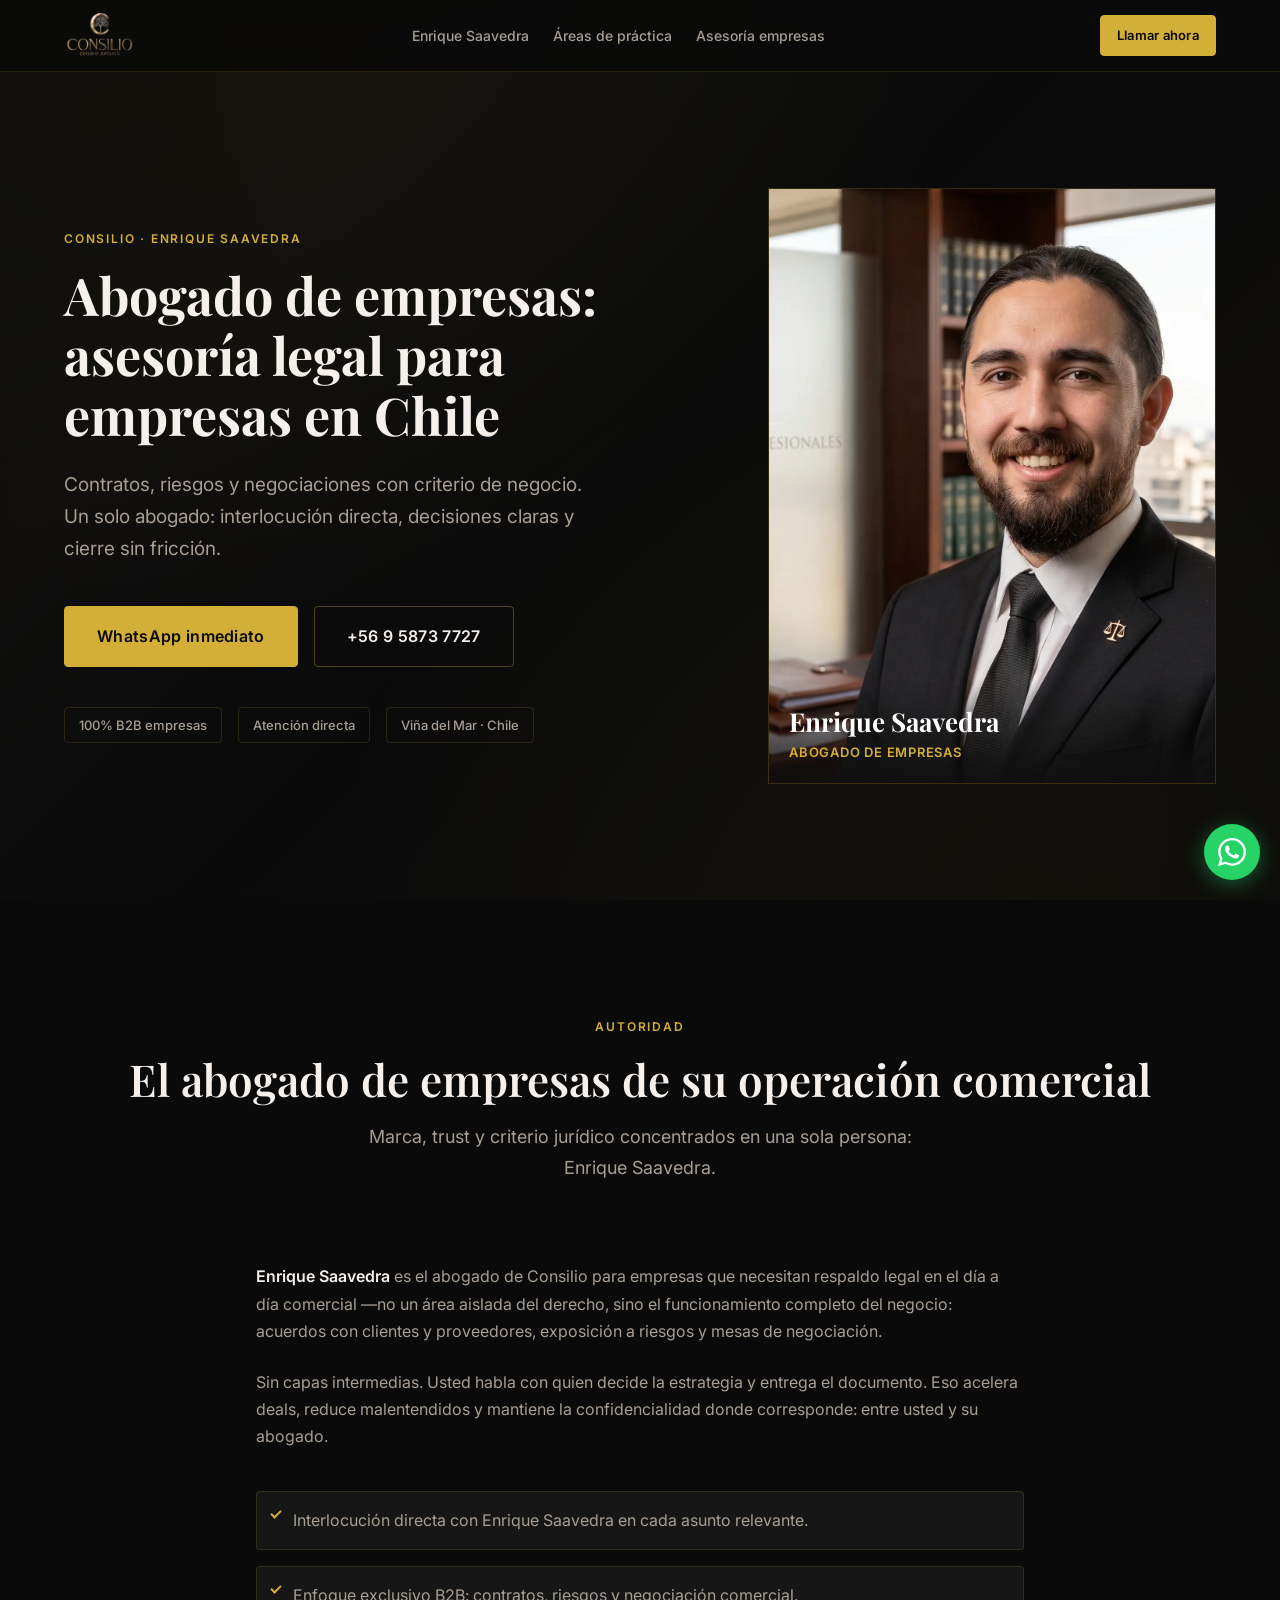
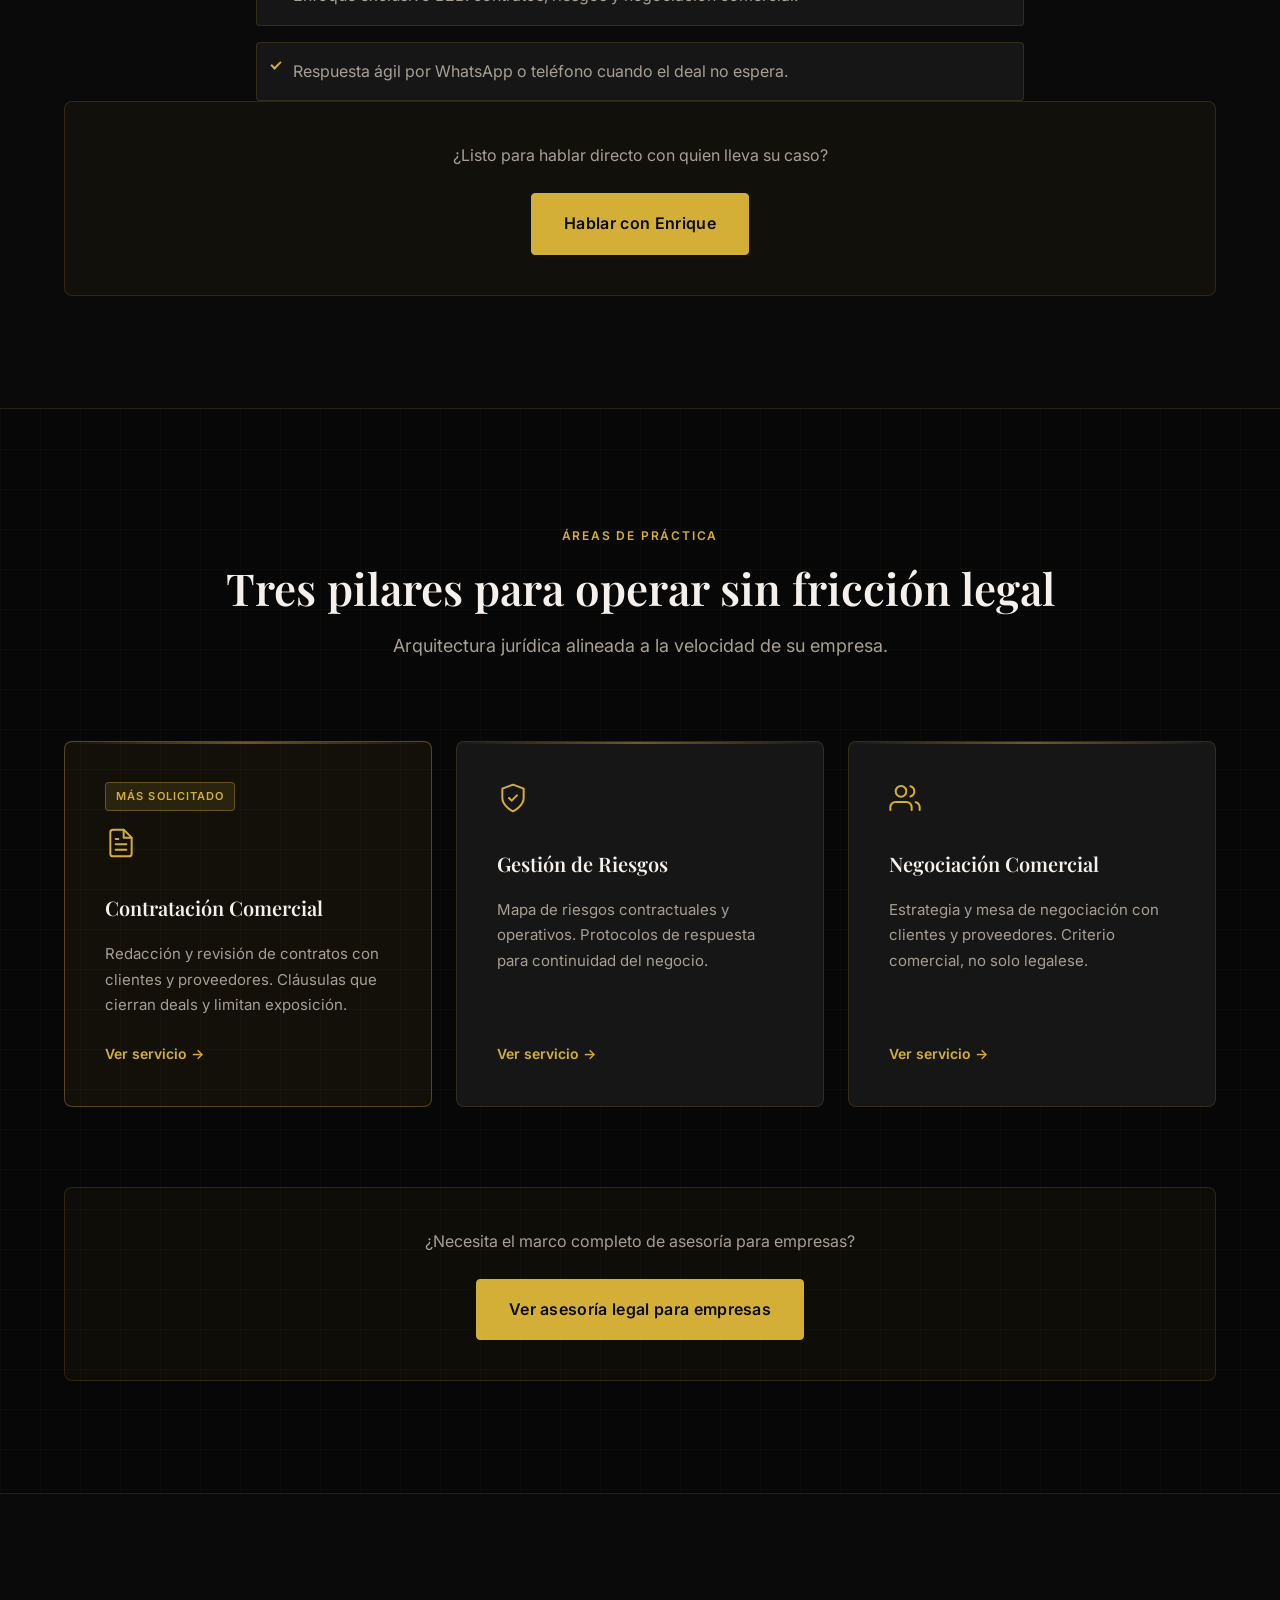
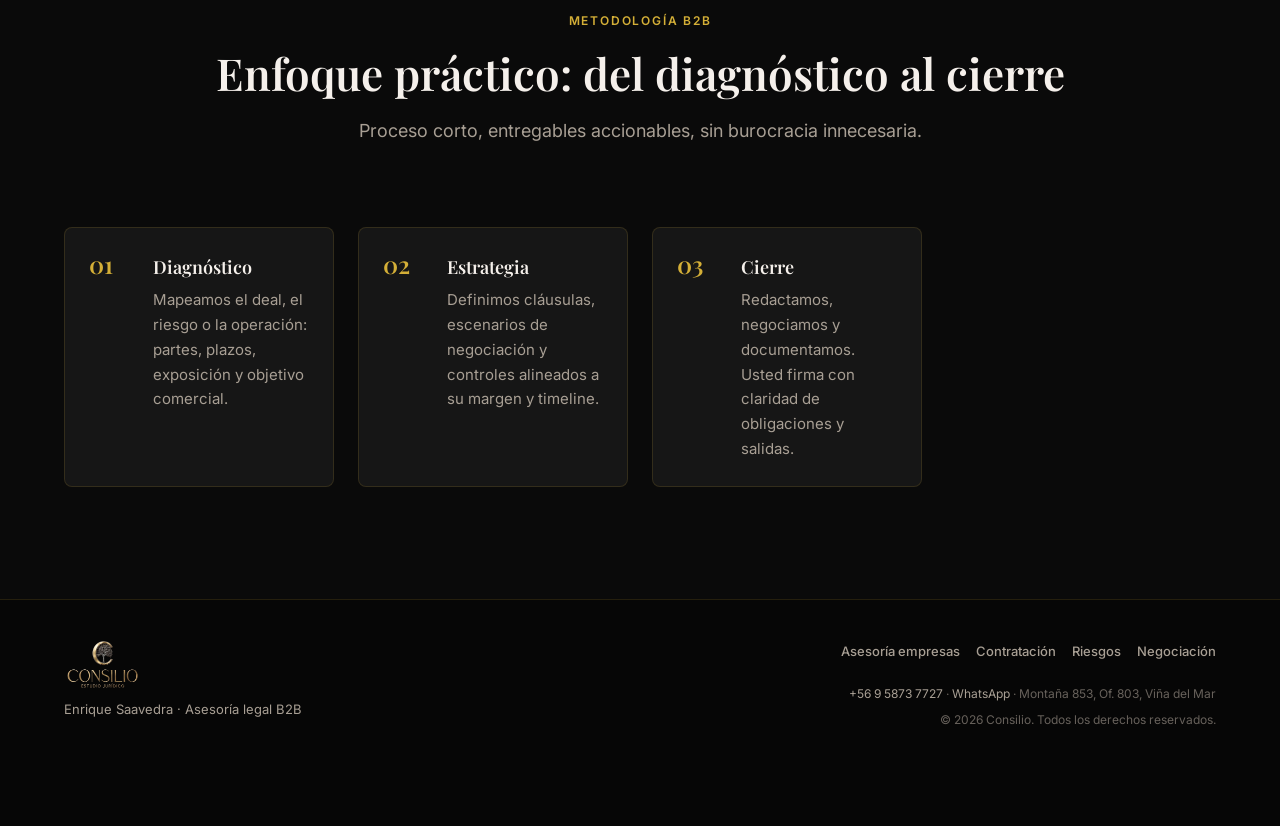
==== commit 09d49869: "Update SEO metadata and content across multiple service pages for Consilio. Revise descriptions, tit" ====
--- a/index.html
+++ b/index.html
@@ -3,19 +3,19 @@
 <head>
   <meta charset="UTF-8">
   <meta name="viewport" content="width=device-width, initial-scale=1.0">
-  <meta name="description" content="Asesoría legal B2B en Chile: contratación comercial, gestión de riesgos y negociación. Enrique Saavedra — Consilio Estudio Jurídico, Viña del Mar. +56 9 5873 7727.">
+  <meta name="description" content="Abogado de empresas en Chile. Asesoría legal para empresas: contratos, riesgos y negociación. Enrique Saavedra — Consilio, Viña del Mar. +56 9 5873 7727.">
   <meta name="robots" content="index, follow, max-snippet:-1, max-image-preview:large">
   <meta name="author" content="Enrique Saavedra — Consilio Estudio Jurídico">
   <meta name="geo.region" content="CL-VS">
   <meta name="geo.placename" content="Viña del Mar">
   <meta name="theme-color" content="#0a0a0a">
 
-  <title>Asesoría Legal B2B para Empresas | Enrique Saavedra — Consilio</title>
+  <title>Abogado de Empresas | Asesoría Legal para Empresas | Consilio</title>
   <link rel="canonical" href="https://consilio.cl/enrique-saavedra">
 
   <meta property="og:type" content="website">
-  <meta property="og:title" content="Asesoría Legal B2B para Empresas | Consilio">
-  <meta property="og:description" content="El abogado de su operación comercial: contratos, riesgos y negociaciones con criterio de negocio.">
+  <meta property="og:title" content="Abogado de Empresas | Asesoría Legal para Empresas | Consilio">
+  <meta property="og:description" content="Abogado de empresas: asesoría legal para empresas en contratación comercial, riesgos y negociación.">
   <meta property="og:locale" content="es_CL">
   <meta property="og:url" content="https://consilio.cl/enrique-saavedra">
   <meta property="og:image" content="https://consilio.cl/enrique-saavedra/EnriqueS.webp">
@@ -108,7 +108,7 @@
         "@type": "Person",
         "@id": "https://consilio.cl/#enrique-saavedra",
         "name": "Enrique Saavedra",
-        "jobTitle": "Abogado · Asesoría Legal B2B para Empresas",
+        "jobTitle": "Abogado de Empresas",
         "worksFor": {
           "@id": "https://consilio.cl/#organization"
         },
@@ -133,7 +133,7 @@
         "@type": "WebPage",
         "@id": "https://consilio.cl/enrique-saavedra#webpage",
         "url": "https://consilio.cl/enrique-saavedra",
-        "name": "Asesoría Legal B2B para Empresas | Enrique Saavedra — Consilio",
+        "name": "Abogado de Empresas | Asesoría Legal para Empresas | Consilio",
         "isPartOf": {
           "@type": "WebSite",
           "name": "Consilio — Estudio Jurídico",
@@ -199,7 +199,7 @@
       <div class="container hero__inner">
         <div class="hero__content">
           <p class="hero__eyebrow">Consilio · Enrique Saavedra</p>
-          <h1 class="hero__title">Asesoría legal B2B de alto nivel para la operación comercial de su empresa</h1>
+          <h1 class="hero__title">Abogado de empresas: asesoría legal para empresas en Chile</h1>
           <p class="hero__subtitle">Contratos, riesgos y negociaciones con criterio de negocio. Un solo abogado: interlocución directa, decisiones claras y cierre sin fricción.</p>
           <div class="hero__actions">
             <a
@@ -221,7 +221,7 @@
           <figure class="hero__figure">
             <img
               src="EnriqueS.webp"
-              alt="Enrique Saavedra, abogado de asesoría legal B2B para empresas — Consilio Estudio Jurídico"
+              alt="Enrique Saavedra, abogado de empresas — asesoría legal para empresas | Consilio Estudio Jurídico"
               width="480"
               height="640"
               loading="eager"
@@ -230,7 +230,7 @@
             >
             <figcaption class="hero__caption">
               <span class="hero__caption-name">Enrique Saavedra</span>
-              <span class="hero__caption-role">Abogado · Asesoría B2B</span>
+              <span class="hero__caption-role">Abogado de empresas</span>
             </figcaption>
           </figure>
         </div>
@@ -242,7 +242,7 @@
       <div class="container">
         <header class="section__header section__header--center">
           <span class="section__eyebrow">Autoridad</span>
-          <h2 id="autoridad-title" class="section__title">El abogado de su operación comercial</h2>
+          <h2 id="autoridad-title" class="section__title">El abogado de empresas de su operación comercial</h2>
           <p class="section__lead">Marca, trust y criterio jurídico concentrados en una sola persona: Enrique Saavedra.</p>
         </header>
 
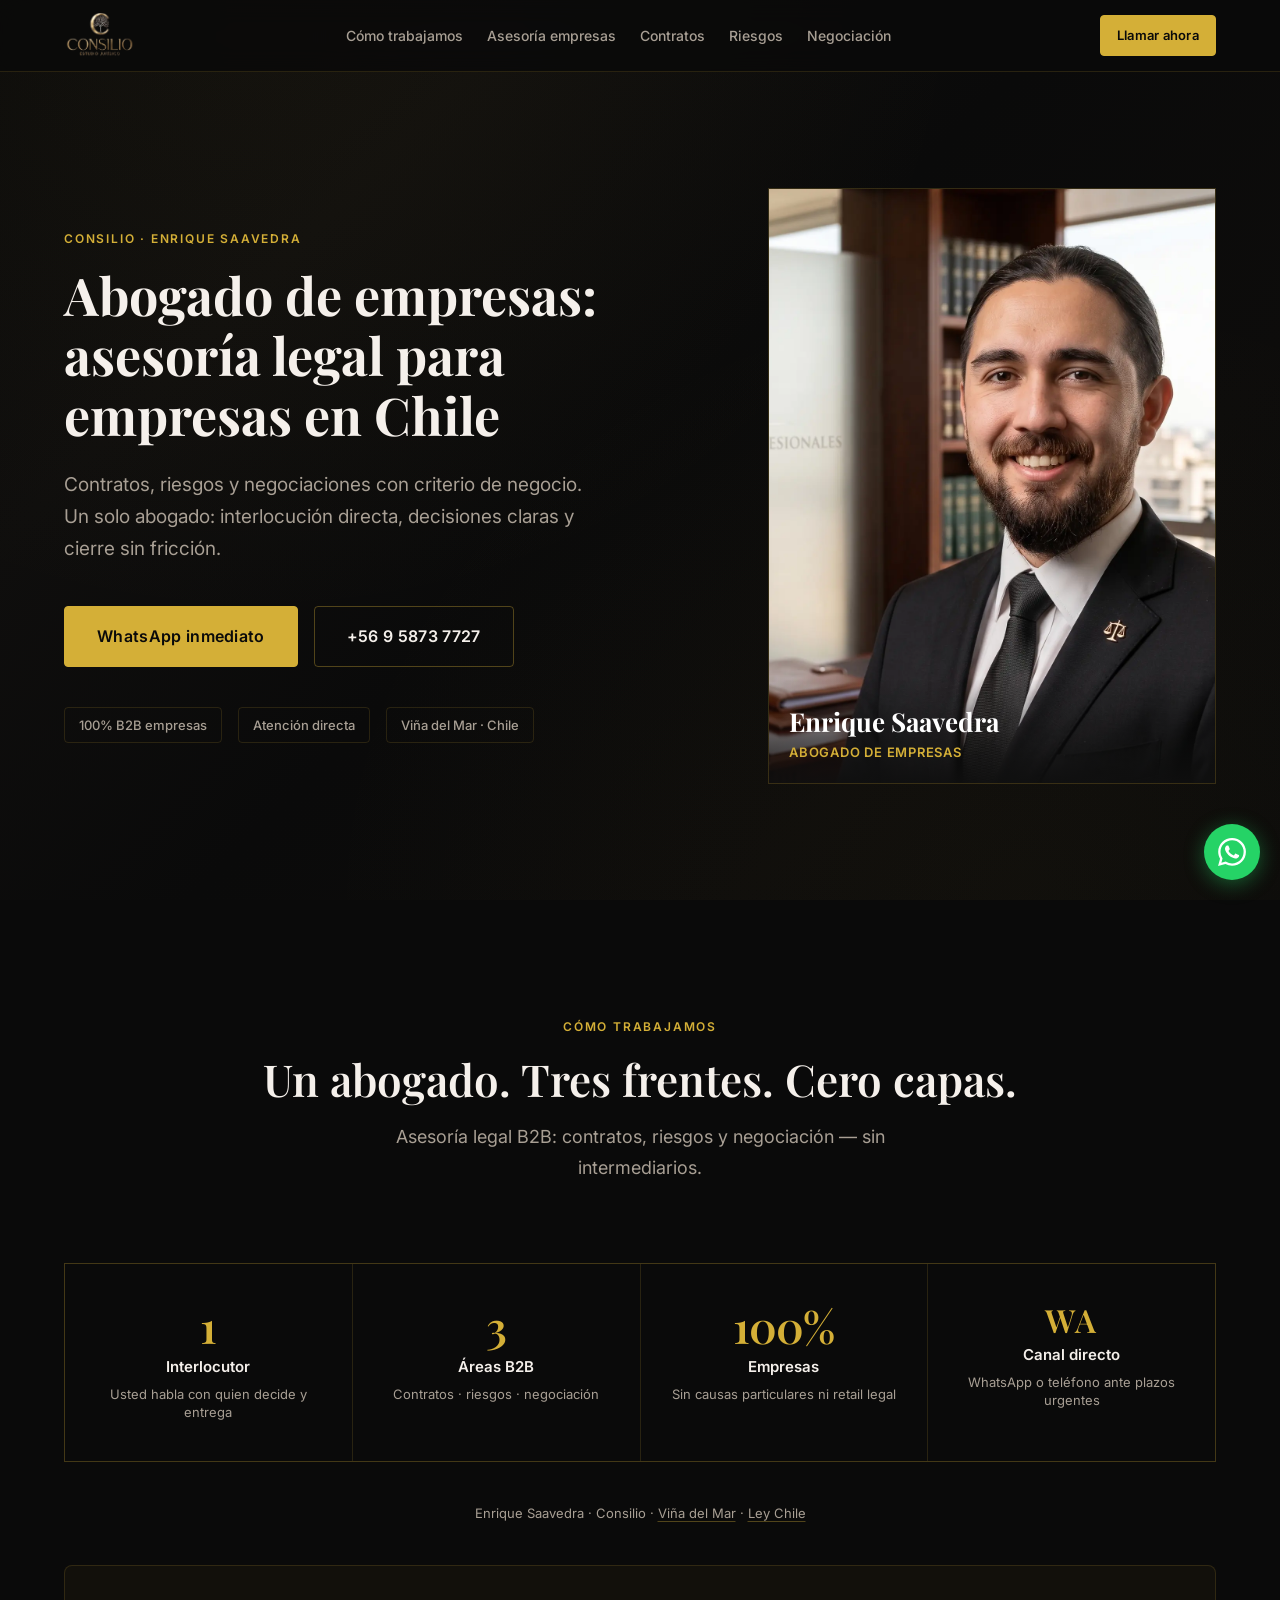
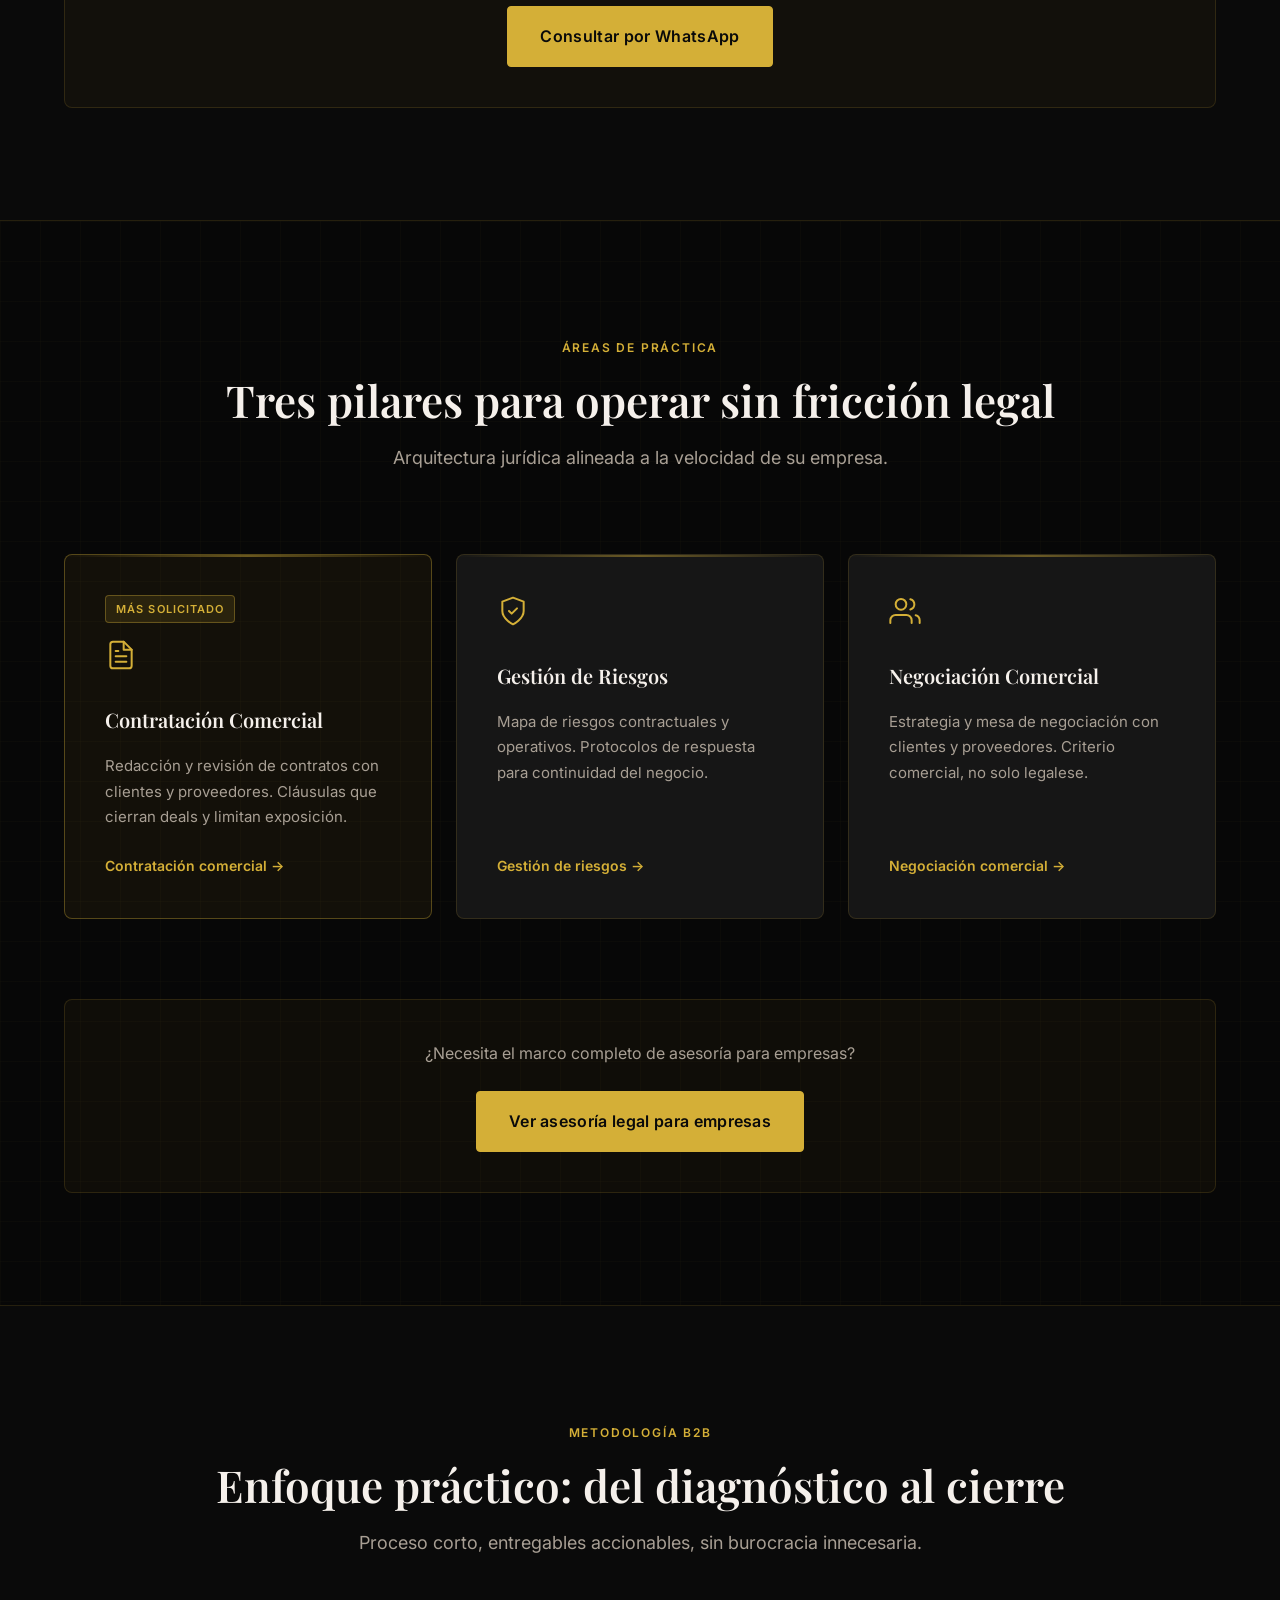
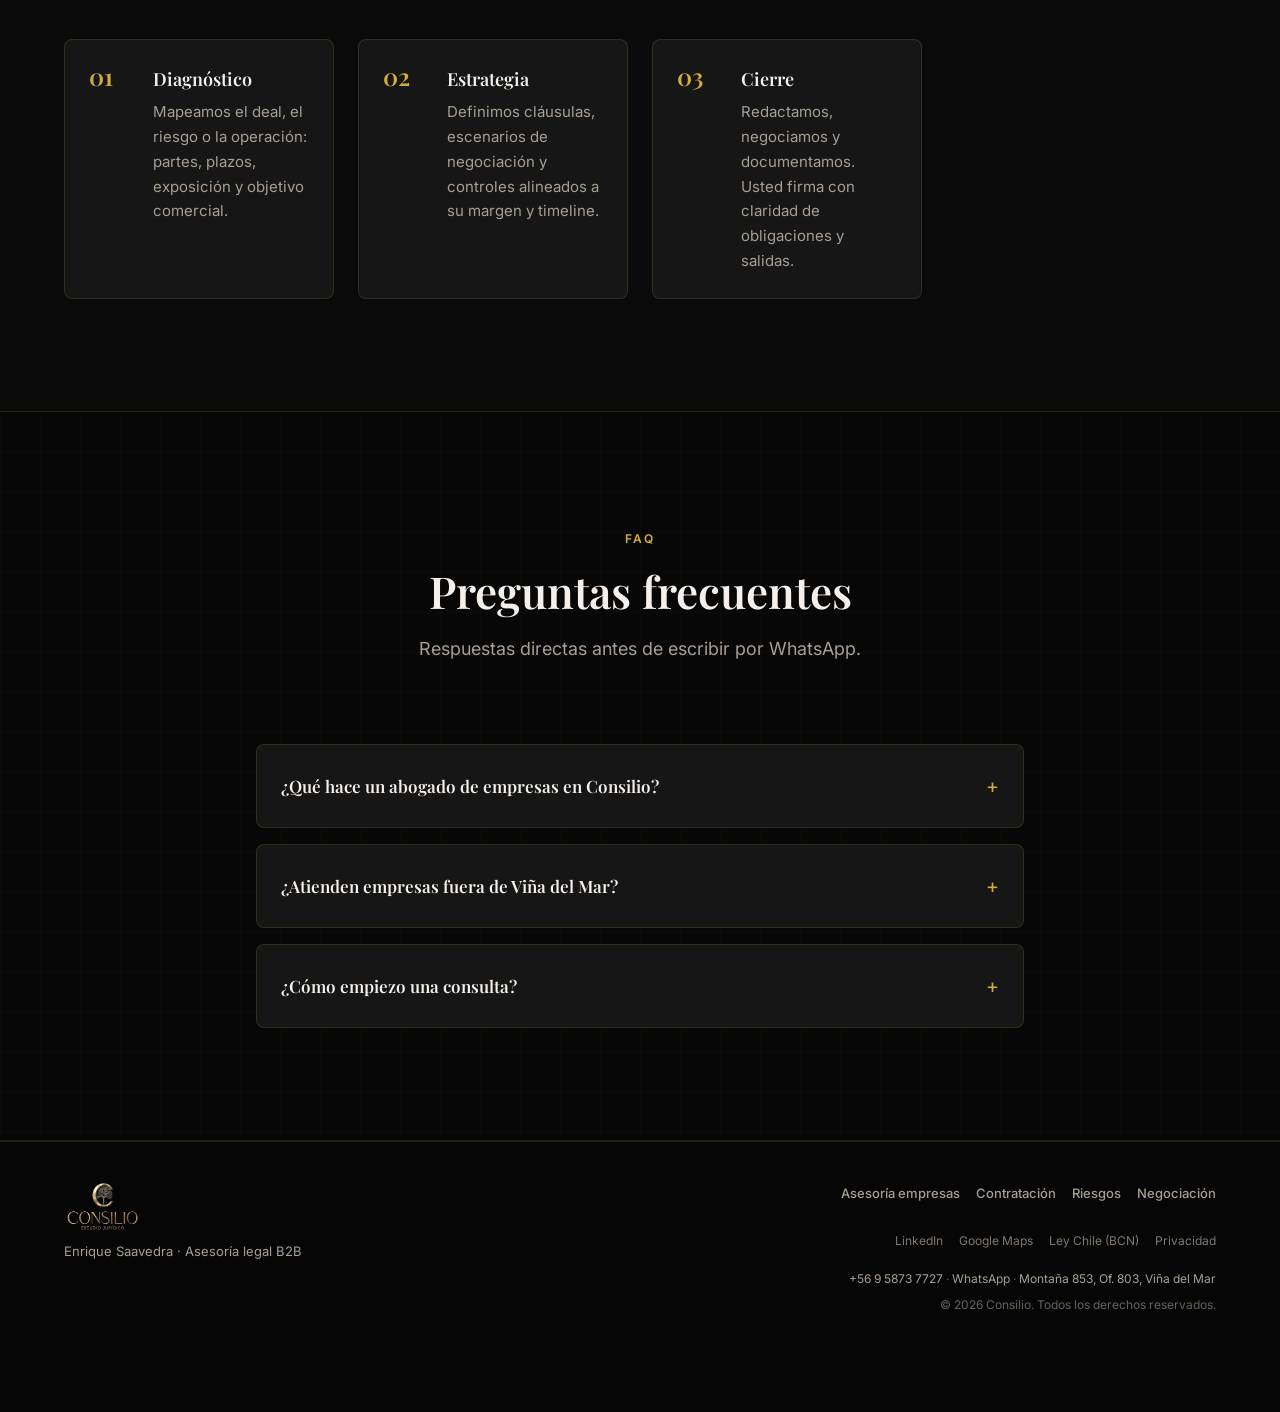
==== commit 03c80a8f: "Update SEO metadata and content across multiple service pages for Consilio. Revise titles, descripti" ====
--- a/index.html
+++ b/index.html
@@ -9,16 +9,27 @@
   <meta name="geo.region" content="CL-VS">
   <meta name="geo.placename" content="Viña del Mar">
   <meta name="theme-color" content="#0a0a0a">
-
-  <title>Abogado de Empresas | Asesoría Legal para Empresas | Consilio</title>
-  <link rel="canonical" href="https://consilio.cl/enrique-saavedra">
+  <link rel="icon" href="https://consilio.cl/favicon.ico" sizes="any">
+  <link rel="icon" type="image/png" sizes="32x32" href="https://consilio.cl/favicon-32x32.png">
+  <link rel="icon" type="image/png" sizes="16x16" href="https://consilio.cl/favicon-16x16.png">
+  <link rel="icon" type="image/png" sizes="192x192" href="https://consilio.cl/favicon-192x192.png">
+  <link rel="apple-touch-icon" sizes="180x180" href="https://consilio.cl/apple-touch-icon.png">
+
+  <title>Abogado de Empresas en Chile | Consilio</title>
+  <link rel="canonical" href="https://consilio.cl/">
 
   <meta property="og:type" content="website">
-  <meta property="og:title" content="Abogado de Empresas | Asesoría Legal para Empresas | Consilio">
-  <meta property="og:description" content="Abogado de empresas: asesoría legal para empresas en contratación comercial, riesgos y negociación.">
+  <meta property="og:title" content="Abogado de Empresas en Chile | Consilio">
+  <meta property="og:description" content="Asesoría legal B2B: contratos, riesgos y negociación. Enrique Saavedra — Consilio, Viña del Mar.">
   <meta property="og:locale" content="es_CL">
-  <meta property="og:url" content="https://consilio.cl/enrique-saavedra">
-  <meta property="og:image" content="https://consilio.cl/enrique-saavedra/EnriqueS.webp">
+  <meta property="og:url" content="https://consilio.cl/">
+  <meta property="og:image" content="https://consilio.cl/EnriqueS.webp">
+  <meta property="og:site_name" content="Consilio — Estudio Jurídico">
+  <meta property="og:image:alt" content="Enrique Saavedra, abogado de empresas — Consilio Estudio Jurídico">
+  <meta name="twitter:card" content="summary_large_image">
+  <meta name="twitter:title" content="Abogado de Empresas en Chile | Consilio">
+  <meta name="twitter:description" content="Asesoría legal B2B: contratos, riesgos y negociación. Enrique Saavedra — Consilio, Viña del Mar.">
+  <meta name="twitter:image" content="https://consilio.cl/EnriqueS.webp">
 
   <!-- LCP: preload imagen hero -->
   <link rel="preload" as="image" href="EnriqueS.webp" type="image/webp" fetchpriority="high">
@@ -46,7 +57,7 @@
           "@type": "ImageObject",
           "url": "https://consilio.cl/consilio-logo.png"
         },
-        "image": "https://consilio.cl/enrique-saavedra/EnriqueS.webp",
+        "image": "https://consilio.cl/EnriqueS.webp",
         "telephone": "+56958737727",
         "description": "Asesoría legal B2B para empresas en Chile: contratación comercial, gestión de riesgos y negociación comercial. Enrique Saavedra.",
         "priceRange": "$$",
@@ -59,8 +70,18 @@
           "streetAddress": "Montaña 853, Oficina 803",
           "addressLocality": "Viña del Mar",
           "addressRegion": "Valparaíso",
+          "postalCode": "2520000",
           "addressCountry": "CL"
         },
+        "geo": {
+          "@type": "GeoCoordinates",
+          "latitude": -33.0245,
+          "longitude": -71.5518
+        },
+        "sameAs": [
+          "https://www.linkedin.com/in/enrique-alejandro-saavedra-pizarro-63552a117/",
+          "https://www.google.com/maps/search/?api=1&query=Monta%C3%B1a+853%2C+Oficina+803%2C+Vi%C3%B1a+del+Mar%2C+Chile"
+        ],
         "knowsAbout": [
           "Asesoría Legal B2B",
           "Contratación Comercial",
@@ -75,8 +96,16 @@
               "@type": "Offer",
               "itemOffered": {
                 "@type": "Service",
+                "name": "Asesoría Legal para Empresas",
+                "url": "https://consilio.cl/asesoria-legal-empresas.html"
+              }
+            },
+            {
+              "@type": "Offer",
+              "itemOffered": {
+                "@type": "Service",
                 "name": "Contratación Comercial",
-                "url": "https://consilio.cl/servicios/contratacion-comercial"
+                "url": "https://consilio.cl/contratacion-comercial.html"
               }
             },
             {
@@ -84,7 +113,7 @@
               "itemOffered": {
                 "@type": "Service",
                 "name": "Gestión de Riesgos",
-                "url": "https://consilio.cl/servicios/gestion-de-riesgos"
+                "url": "https://consilio.cl/gestion-de-riesgos.html"
               }
             },
             {
@@ -92,7 +121,7 @@
               "itemOffered": {
                 "@type": "Service",
                 "name": "Negociación Comercial",
-                "url": "https://consilio.cl/servicios/negociacion-comercial"
+                "url": "https://consilio.cl/negociacion-comercial.html"
               }
             }
           ]
@@ -108,13 +137,17 @@
         "@type": "Person",
         "@id": "https://consilio.cl/#enrique-saavedra",
         "name": "Enrique Saavedra",
+        "alternateName": "Enrique Alejandro Saavedra Pizarro",
         "jobTitle": "Abogado de Empresas",
         "worksFor": {
           "@id": "https://consilio.cl/#organization"
         },
-        "url": "https://consilio.cl/enrique-saavedra",
-        "image": "https://consilio.cl/enrique-saavedra/EnriqueS.webp",
+        "url": "https://consilio.cl/",
+        "image": "https://consilio.cl/EnriqueS.webp",
         "telephone": "+56958737727",
+        "sameAs": [
+          "https://www.linkedin.com/in/enrique-alejandro-saavedra-pizarro-63552a117/"
+        ],
         "knowsAbout": [
           "Contratación Comercial",
           "Gestión de Riesgos",
@@ -131,9 +164,9 @@
       },
       {
         "@type": "WebPage",
-        "@id": "https://consilio.cl/enrique-saavedra#webpage",
-        "url": "https://consilio.cl/enrique-saavedra",
-        "name": "Abogado de Empresas | Asesoría Legal para Empresas | Consilio",
+        "@id": "https://consilio.cl/#webpage",
+        "url": "https://consilio.cl/",
+        "name": "Abogado de Empresas en Chile | Consilio",
         "isPartOf": {
           "@type": "WebSite",
           "name": "Consilio — Estudio Jurídico",
@@ -143,6 +176,36 @@
           "@id": "https://consilio.cl/#enrique-saavedra"
         },
         "inLanguage": "es-CL"
+      },
+      {
+        "@type": "FAQPage",
+        "@id": "https://consilio.cl/#faq",
+        "mainEntity": [
+          {
+            "@type": "Question",
+            "name": "¿Qué hace un abogado de empresas en Consilio?",
+            "acceptedAnswer": {
+              "@type": "Answer",
+              "text": "Acompaña la operación comercial B2B: contratación, gestión de riesgos y negociación con clientes y proveedores, con interlocución directa con Enrique Saavedra."
+            }
+          },
+          {
+            "@type": "Question",
+            "name": "¿Atienden empresas fuera de Viña del Mar?",
+            "acceptedAnswer": {
+              "@type": "Answer",
+              "text": "Sí. Trabajamos con empresas en todo Chile de forma presencial o remota, con reuniones virtuales y entrega digital de documentos."
+            }
+          },
+          {
+            "@type": "Question",
+            "name": "¿Cómo empiezo una consulta?",
+            "acceptedAnswer": {
+              "@type": "Answer",
+              "text": "Escriba por WhatsApp al +56 9 5873 7727 o llame al mismo número. Indique el tipo de deal o documento y el plazo."
+            }
+          }
+        ]
       }
     ]
   }
@@ -155,7 +218,7 @@
   <!-- 1. Header -->
   <header class="header" id="header">
     <div class="container header__inner">
-      <a href="#hero" class="logo" aria-label="Consilio — Estudio Jurídico, inicio">
+      <a href="/" class="logo" aria-label="Consilio — Estudio Jurídico, inicio">
         <img
           class="logo__img"
           src="consilio-logo.png"
@@ -169,9 +232,11 @@
 
       <nav class="nav" id="nav" aria-label="Navegación principal">
         <ul class="nav__list">
-          <li><a href="#autoridad" class="nav__link">Enrique Saavedra</a></li>
-          <li><a href="#servicios" class="nav__link">Áreas de práctica</a></li>
-          <li><a href="asesoria-legal-empresas.html" class="nav__link">Asesoría empresas</a></li>
+          <li><a href="#autoridad" class="nav__link">Cómo trabajamos</a></li>
+          <li><a href="/asesoria-legal-empresas.html" class="nav__link">Asesoría empresas</a></li>
+          <li><a href="/contratacion-comercial.html" class="nav__link">Contratos</a></li>
+          <li><a href="/gestion-de-riesgos.html" class="nav__link">Riesgos</a></li>
+          <li><a href="/negociacion-comercial.html" class="nav__link">Negociación</a></li>
         </ul>
       </nav>
 
@@ -237,33 +302,52 @@
       </div>
     </section>
 
-    <!-- 3. Propuesta de valor / Autoridad -->
-    <section id="autoridad" class="section" aria-labelledby="autoridad-title">
+    <!-- 3. Cómo trabajamos (prueba escaneable, sin florituras) -->
+    <section id="autoridad" class="section autoridad" aria-labelledby="autoridad-title">
       <div class="container">
         <header class="section__header section__header--center">
-          <span class="section__eyebrow">Autoridad</span>
-          <h2 id="autoridad-title" class="section__title">El abogado de empresas de su operación comercial</h2>
-          <p class="section__lead">Marca, trust y criterio jurídico concentrados en una sola persona: Enrique Saavedra.</p>
+          <span class="section__eyebrow">Cómo trabajamos</span>
+          <h2 id="autoridad-title" class="section__title">Un abogado. Tres frentes. Cero capas.</h2>
+          <p class="section__lead">Asesoría legal B2B: contratos, riesgos y negociación — sin intermediarios.</p>
         </header>
 
-        <div class="contenido-seo__inner">
-          <p><strong>Enrique Saavedra</strong> es el abogado de Consilio para empresas que necesitan respaldo legal en el día a día comercial —no un área aislada del derecho, sino el funcionamiento completo del negocio: acuerdos con clientes y proveedores, exposición a riesgos y mesas de negociación.</p>
-          <p>Sin capas intermedias. Usted habla con quien decide la estrategia y entrega el documento. Eso acelera deals, reduce malentendidos y mantiene la confidencialidad donde corresponde: entre usted y su abogado.</p>
-          <ul class="service-benefits">
-            <li>Interlocución directa con Enrique Saavedra en cada asunto relevante.</li>
-            <li>Enfoque exclusivo B2B: contratos, riesgos y negociación comercial.</li>
-            <li>Respuesta ágil por WhatsApp o teléfono cuando el deal no espera.</li>
-          </ul>
-        </div>
+        <ul class="proof-grid" aria-label="Cómo opera Consilio">
+          <li class="proof-grid__item">
+            <span class="proof-grid__num" aria-hidden="true">1</span>
+            <span class="proof-grid__label">Interlocutor</span>
+            <span class="proof-grid__hint">Usted habla con quien decide y entrega</span>
+          </li>
+          <li class="proof-grid__item">
+            <span class="proof-grid__num" aria-hidden="true">3</span>
+            <span class="proof-grid__label">Áreas B2B</span>
+            <span class="proof-grid__hint">Contratos · riesgos · negociación</span>
+          </li>
+          <li class="proof-grid__item">
+            <span class="proof-grid__num" aria-hidden="true">100%</span>
+            <span class="proof-grid__label">Empresas</span>
+            <span class="proof-grid__hint">Sin causas particulares ni retail legal</span>
+          </li>
+          <li class="proof-grid__item">
+            <span class="proof-grid__num proof-grid__num--sm" aria-hidden="true">WA</span>
+            <span class="proof-grid__label">Canal directo</span>
+            <span class="proof-grid__hint">WhatsApp o teléfono ante plazos urgentes</span>
+          </li>
+        </ul>
+
+        <p class="autoridad__meta">
+          Enrique Saavedra · Consilio ·
+          <a href="https://www.google.com/maps/search/?api=1&amp;query=Monta%C3%B1a+853%2C+Oficina+803%2C+Vi%C3%B1a+del+Mar%2C+Chile" target="_blank" rel="noopener noreferrer">Viña del Mar</a>
+          ·
+          <a href="https://www.bcn.cl/leychile" target="_blank" rel="noopener noreferrer">Ley Chile</a>
+        </p>
 
         <div class="servicios__cta">
-          <p>¿Listo para hablar directo con quien lleva su caso?</p>
           <a
-            href="https://wa.me/56958737727?text=Hola,%20quiero%20hablar%20con%20Enrique%20Saavedra%20sobre%20asesor%C3%ADa%20B2B."
+            href="https://wa.me/56958737727?text=Hola,%20necesito%20asesor%C3%ADa%20legal%20B2B%20para%20mi%20empresa."
             class="btn btn--primary btn--lg"
             target="_blank"
             rel="noopener noreferrer"
-          >Hablar con Enrique</a>
+          >Consultar por WhatsApp</a>
         </div>
       </div>
     </section>
@@ -286,9 +370,9 @@
                 <path d="M14 2v6h6M16 13H8M16 17H8M10 9H8"/>
               </svg>
             </div>
-            <h3 class="service-card__title">Contratación Comercial</h3>
+            <h3 class="service-card__title"><a href="/contratacion-comercial.html">Contratación Comercial</a></h3>
             <p class="service-card__desc">Redacción y revisión de contratos con clientes y proveedores. Cláusulas que cierran deals y limitan exposición.</p>
-            <a href="contratacion-comercial.html" class="service-card__link">Ver servicio →</a>
+            <a href="/contratacion-comercial.html" class="service-card__link">Contratación comercial →</a>
           </article>
 
           <article class="service-card">
@@ -298,9 +382,9 @@
                 <path d="M9 12l2 2 4-4"/>
               </svg>
             </div>
-            <h3 class="service-card__title">Gestión de Riesgos</h3>
+            <h3 class="service-card__title"><a href="/gestion-de-riesgos.html">Gestión de Riesgos</a></h3>
             <p class="service-card__desc">Mapa de riesgos contractuales y operativos. Protocolos de respuesta para continuidad del negocio.</p>
-            <a href="gestion-de-riesgos.html" class="service-card__link">Ver servicio →</a>
+            <a href="/gestion-de-riesgos.html" class="service-card__link">Gestión de riesgos →</a>
           </article>
 
           <article class="service-card">
@@ -311,15 +395,15 @@
                 <path d="M23 21v-2a4 4 0 00-3-3.87M16 3.13a4 4 0 010 7.75"/>
               </svg>
             </div>
-            <h3 class="service-card__title">Negociación Comercial</h3>
+            <h3 class="service-card__title"><a href="/negociacion-comercial.html">Negociación Comercial</a></h3>
             <p class="service-card__desc">Estrategia y mesa de negociación con clientes y proveedores. Criterio comercial, no solo legalese.</p>
-            <a href="negociacion-comercial.html" class="service-card__link">Ver servicio →</a>
+            <a href="/negociacion-comercial.html" class="service-card__link">Negociación comercial →</a>
           </article>
         </div>
 
         <div class="servicios__cta">
           <p>¿Necesita el marco completo de asesoría para empresas?</p>
-          <a href="asesoria-legal-empresas.html" class="btn btn--primary btn--lg">Ver asesoría legal para empresas</a>
+          <a href="/asesoria-legal-empresas.html" class="btn btn--primary btn--lg">Ver asesoría legal para empresas</a>
         </div>
       </div>
     </section>
@@ -356,6 +440,31 @@
             </div>
           </li>
         </ol>
+      </div>
+    </section>
+
+    <!-- FAQ (snippet / rich results) -->
+    <section id="faq" class="faq-section section section--dark" aria-labelledby="faq-home-title">
+      <div class="container">
+        <header class="section__header section__header--center">
+          <span class="section__eyebrow">FAQ</span>
+          <h2 id="faq-home-title" class="section__title">Preguntas frecuentes</h2>
+          <p class="section__lead">Respuestas directas antes de escribir por WhatsApp.</p>
+        </header>
+        <div class="faq-list">
+          <details class="faq-item">
+            <summary>¿Qué hace un abogado de empresas en Consilio?</summary>
+            <p class="faq-item__answer">Acompaña la operación comercial B2B: <a href="/contratacion-comercial.html">contratación comercial</a>, <a href="/gestion-de-riesgos.html">gestión de riesgos</a> y <a href="/negociacion-comercial.html">negociación comercial</a>, con interlocución directa con Enrique Saavedra. El marco completo está en <a href="/asesoria-legal-empresas.html">asesoría legal para empresas</a>.</p>
+          </details>
+          <details class="faq-item">
+            <summary>¿Atienden empresas fuera de Viña del Mar?</summary>
+            <p class="faq-item__answer">Sí. Trabajamos con empresas en todo Chile de forma presencial o remota, con reuniones virtuales y entrega digital de documentos.</p>
+          </details>
+          <details class="faq-item">
+            <summary>¿Cómo empiezo una consulta?</summary>
+            <p class="faq-item__answer">Escriba por WhatsApp al +56 9 5873 7727 o llame al mismo número. Indique el tipo de deal o documento y el plazo.</p>
+          </details>
+        </div>
       </div>
     </section>
 
@@ -378,10 +487,16 @@
       </div>
       <div class="footer__meta">
         <nav class="footer__nav" aria-label="Enlaces de servicios">
-          <a href="asesoria-legal-empresas.html">Asesoría empresas</a>
-          <a href="contratacion-comercial.html">Contratación</a>
-          <a href="gestion-de-riesgos.html">Riesgos</a>
-          <a href="negociacion-comercial.html">Negociación</a>
+          <a href="/asesoria-legal-empresas.html">Asesoría empresas</a>
+          <a href="/contratacion-comercial.html">Contratación</a>
+          <a href="/gestion-de-riesgos.html">Riesgos</a>
+          <a href="/negociacion-comercial.html">Negociación</a>
+        </nav>
+        <nav class="footer__nav footer__nav--ext" aria-label="Ubicación y referencias">
+          <a href="https://www.linkedin.com/in/enrique-alejandro-saavedra-pizarro-63552a117/" target="_blank" rel="noopener noreferrer">LinkedIn</a>
+          <a href="https://www.google.com/maps/search/?api=1&query=Monta%C3%B1a+853%2C+Oficina+803%2C+Vi%C3%B1a+del+Mar%2C+Chile" target="_blank" rel="noopener noreferrer">Google Maps</a>
+          <a href="https://www.bcn.cl/leychile" target="_blank" rel="noopener noreferrer">Ley Chile (BCN)</a>
+          <a href="/privacidad.html">Privacidad</a>
         </nav>
         <p class="footer__copy">
           <a href="tel:+56958737727">+56 9 5873 7727</a>
@@ -391,7 +506,7 @@
             target="_blank"
             rel="noopener noreferrer"
           >WhatsApp</a>
-          · Montaña 853, Of. 803, Viña del Mar
+          · <a href="https://www.google.com/maps/search/?api=1&amp;query=Monta%C3%B1a+853%2C+Oficina+803%2C+Vi%C3%B1a+del+Mar%2C+Chile" target="_blank" rel="noopener noreferrer">Montaña 853, Of. 803, Viña del Mar</a>
         </p>
         <p class="footer__copy">&copy; <span id="year"></span> Consilio. Todos los derechos reservados.</p>
       </div>
--- a/styles.css
+++ b/styles.css
@@ -154,6 +154,107 @@
   margin-inline: auto;
 }
 
+/* ---- Proof strip (autoridad humilde / escaneable) ---- */
+
+.proof-grid {
+  list-style: none;
+  display: grid;
+  grid-template-columns: 1fr 1fr;
+  gap: 1px;
+  background: var(--color-border);
+  border: 1px solid var(--color-border);
+  margin-bottom: var(--space-lg);
+  overflow: hidden;
+}
+
+.proof-grid__item {
+  display: flex;
+  flex-direction: column;
+  gap: 0.35rem;
+  padding: var(--space-md) var(--space-sm);
+  background: var(--color-bg);
+  text-align: center;
+  animation: proof-in 0.55s ease both;
+}
+
+.proof-grid__item:nth-child(1) { animation-delay: 0.05s; }
+.proof-grid__item:nth-child(2) { animation-delay: 0.12s; }
+.proof-grid__item:nth-child(3) { animation-delay: 0.19s; }
+.proof-grid__item:nth-child(4) { animation-delay: 0.26s; }
+
+.proof-grid__num {
+  font-family: var(--font-serif);
+  font-size: clamp(2rem, 5vw, 2.75rem);
+  font-weight: 600;
+  line-height: 1;
+  color: var(--color-gold);
+  letter-spacing: -0.02em;
+}
+
+.proof-grid__num--sm {
+  font-size: clamp(1.5rem, 4vw, 2rem);
+  letter-spacing: 0.06em;
+}
+
+.proof-grid__label {
+  font-size: 0.9375rem;
+  font-weight: 600;
+  color: var(--color-text);
+}
+
+.proof-grid__hint {
+  font-size: 0.8125rem;
+  line-height: 1.4;
+  color: var(--color-text-muted);
+}
+
+.autoridad__meta {
+  text-align: center;
+  font-size: 0.8125rem;
+  color: var(--color-text-muted);
+  margin-bottom: var(--space-lg);
+}
+
+.autoridad__meta a {
+  color: var(--color-text-muted);
+  text-decoration: underline;
+  text-underline-offset: 0.2em;
+  text-decoration-color: var(--color-border-strong);
+  transition: color var(--transition);
+}
+
+.autoridad__meta a:hover,
+.autoridad__meta a:focus-visible {
+  color: var(--color-gold);
+}
+
+@keyframes proof-in {
+  from {
+    opacity: 0;
+    transform: translateY(0.6rem);
+  }
+  to {
+    opacity: 1;
+    transform: none;
+  }
+}
+
+@media (prefers-reduced-motion: reduce) {
+  .proof-grid__item {
+    animation: none;
+  }
+}
+
+@media (min-width: 768px) {
+  .proof-grid {
+    grid-template-columns: repeat(4, 1fr);
+  }
+
+  .proof-grid__item {
+    padding: var(--space-lg) var(--space-md);
+  }
+}
+
 .section {
   padding-block: var(--space-xl);
 }
@@ -576,6 +677,17 @@
   margin-bottom: var(--space-sm);
 }
 
+.service-card__title a {
+  color: inherit;
+  text-decoration: none;
+  transition: color var(--transition);
+}
+
+.service-card__title a:hover,
+.service-card__title a:focus-visible {
+  color: var(--color-gold);
+}
+
 .service-card__desc {
   font-size: 0.9375rem;
   color: var(--color-text-muted);
@@ -965,6 +1077,31 @@
   margin-bottom: var(--space-sm);
 }
 
+/* ---- Legal / privacidad ---- */
+
+.legal-page {
+  padding-top: calc(var(--header-h) + var(--space-xl));
+}
+
+.legal-page .contenido-seo__inner {
+  max-width: 42rem;
+}
+
+.legal-page__updated {
+  font-size: 0.875rem;
+  color: var(--color-text-muted);
+  margin-bottom: var(--space-lg);
+}
+
+.legal-page .contenido-seo__inner > h2 {
+  margin-top: var(--space-lg);
+}
+
+.legal-page .service-benefits {
+  margin-top: var(--space-sm);
+  margin-bottom: var(--space-md);
+}
+
 /* ---- Beneficios ---- */
 
 .beneficios .service-benefits {
@@ -1194,6 +1331,17 @@
   color: var(--color-gold);
 }
 
+.footer__nav--ext {
+  margin-top: 0.25rem;
+  margin-bottom: 0.75rem;
+}
+
+.footer__nav--ext a {
+  font-size: 0.75rem;
+  font-weight: 400;
+  color: rgba(168, 159, 148, 0.75);
+}
+
 .footer__meta {
   display: flex;
   flex-direction: column;
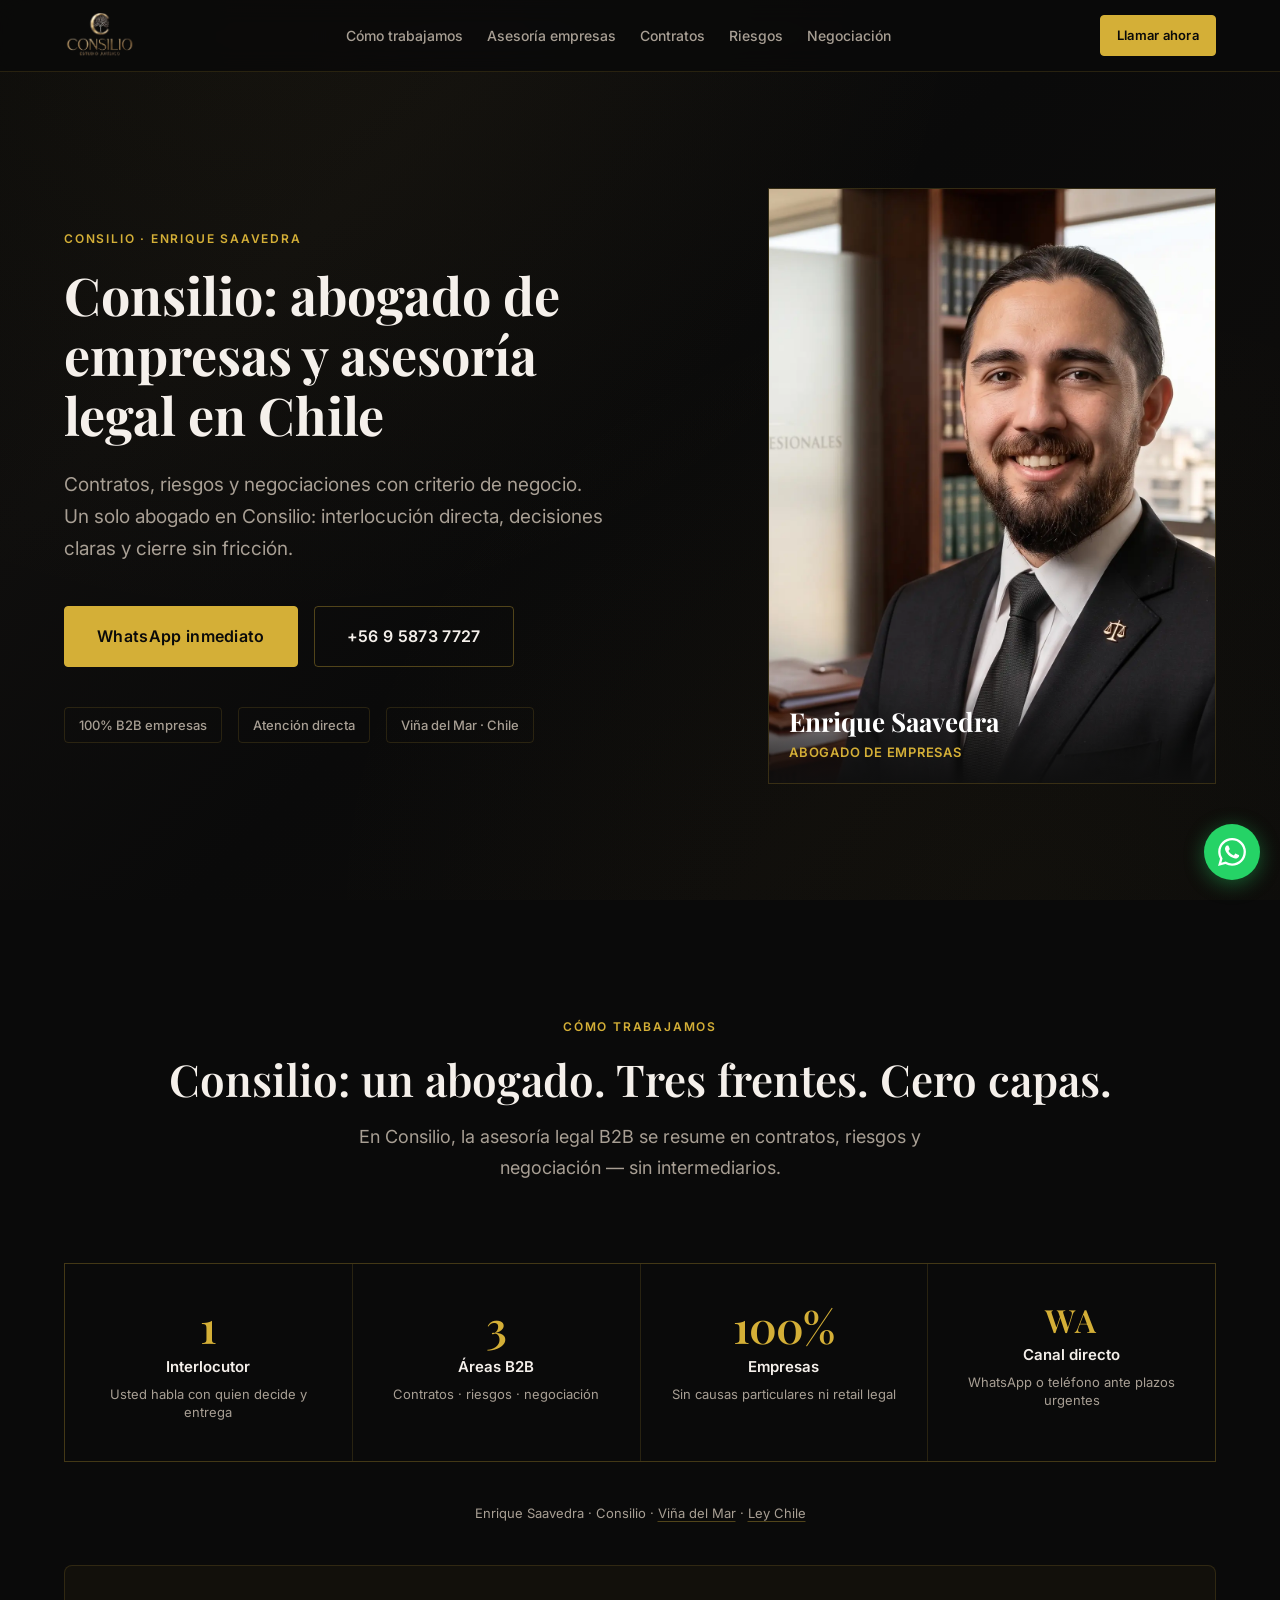
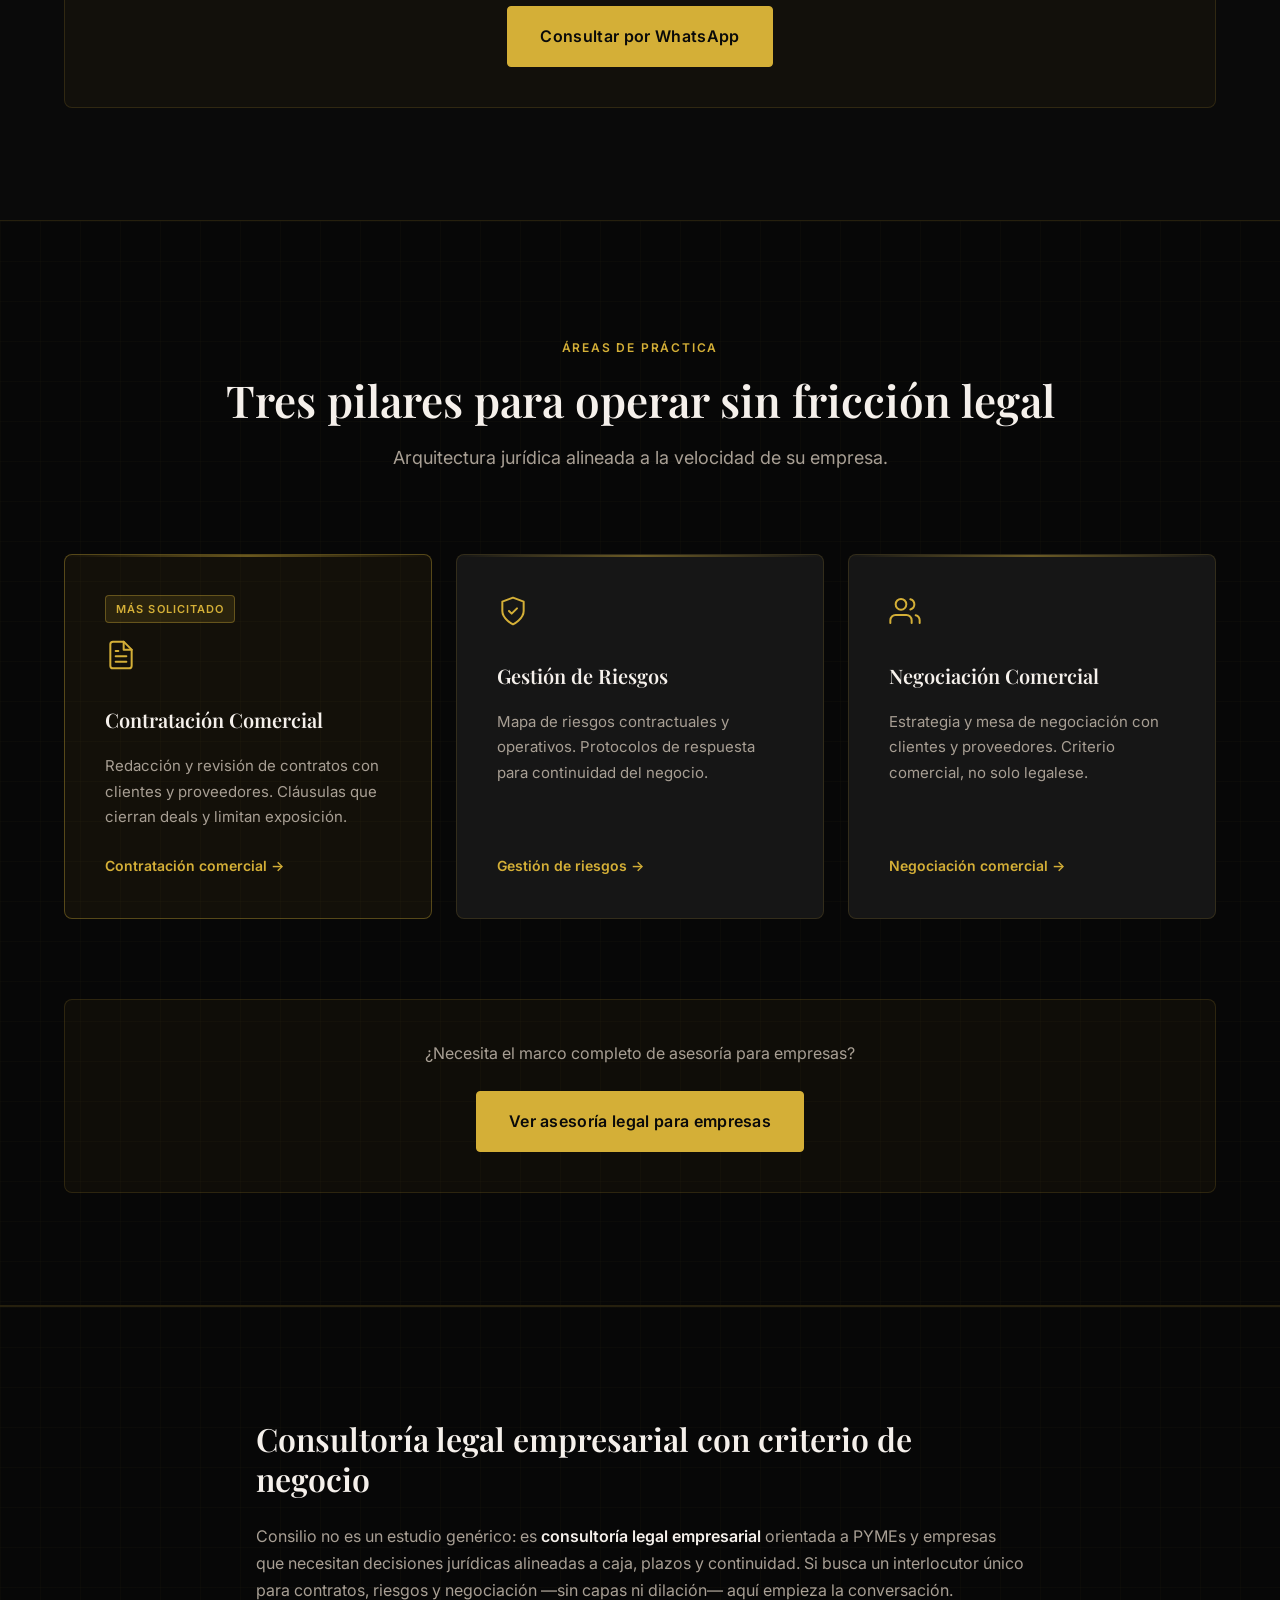
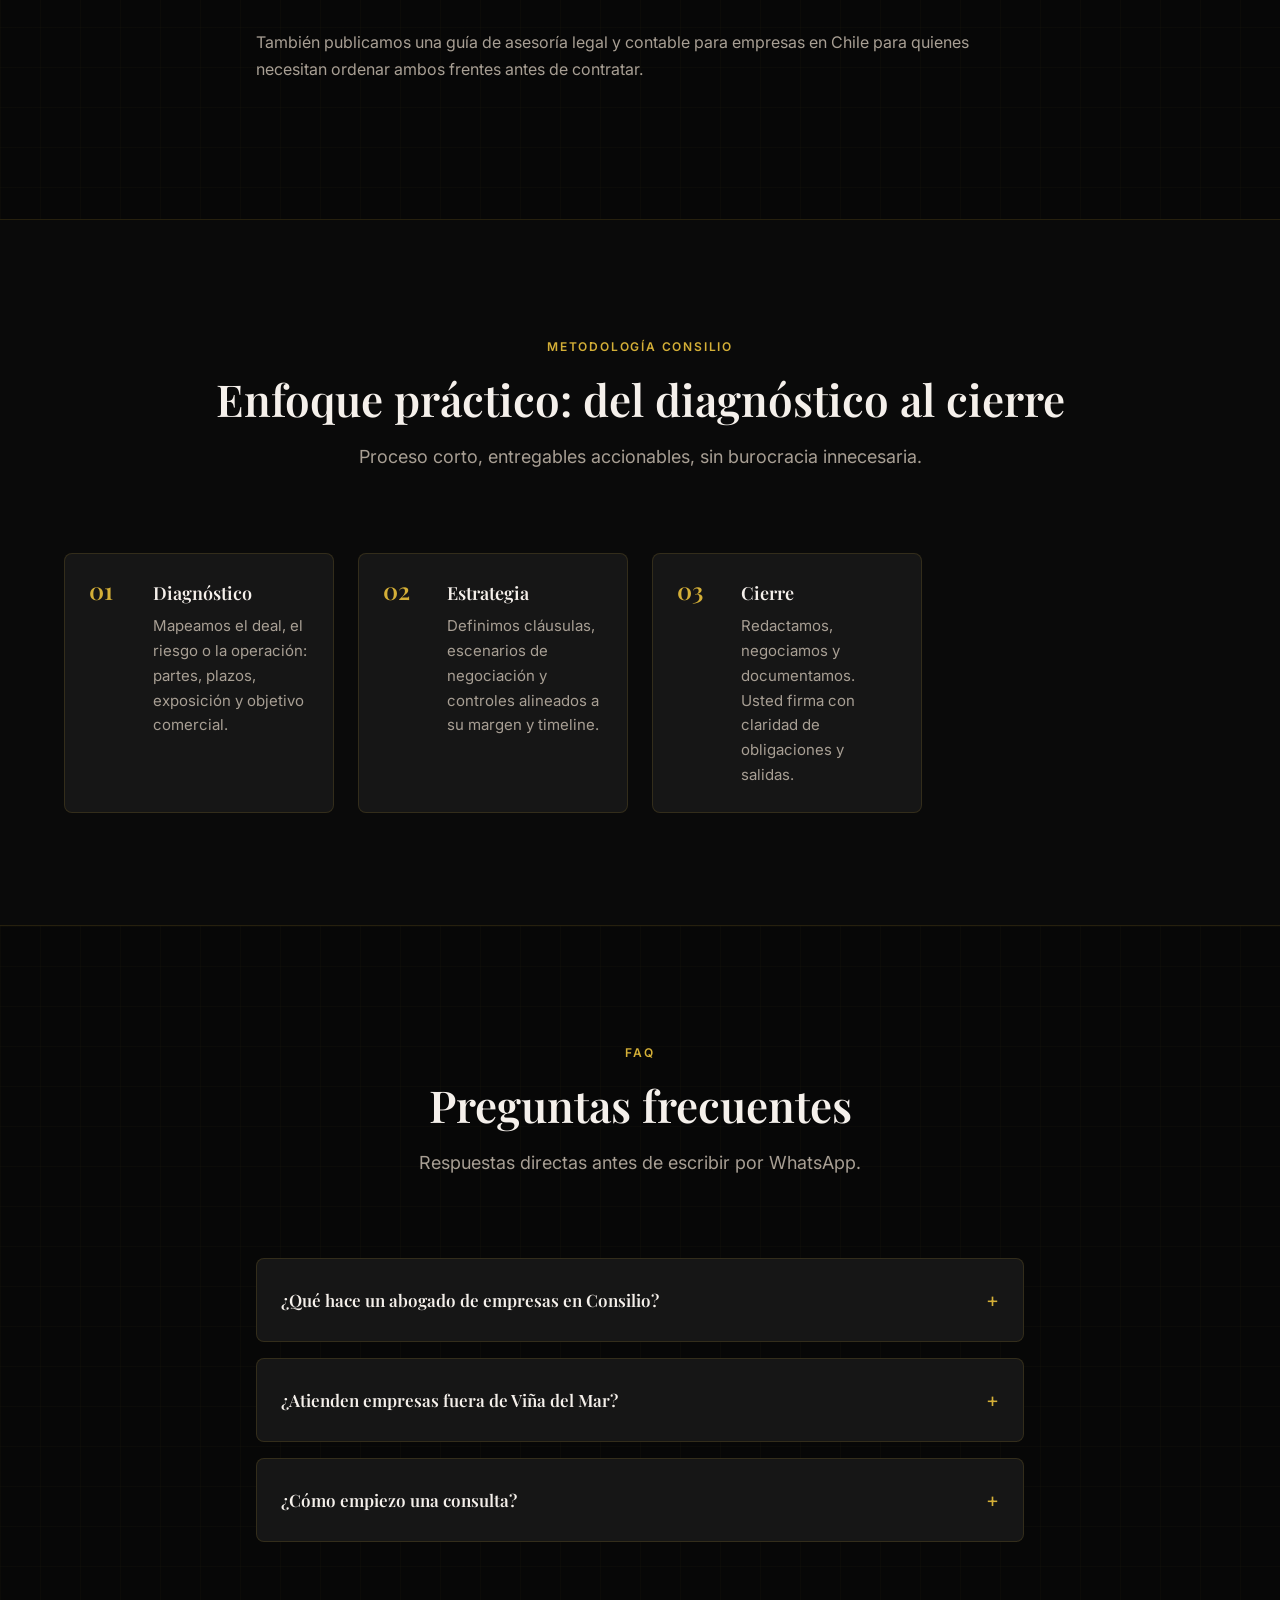
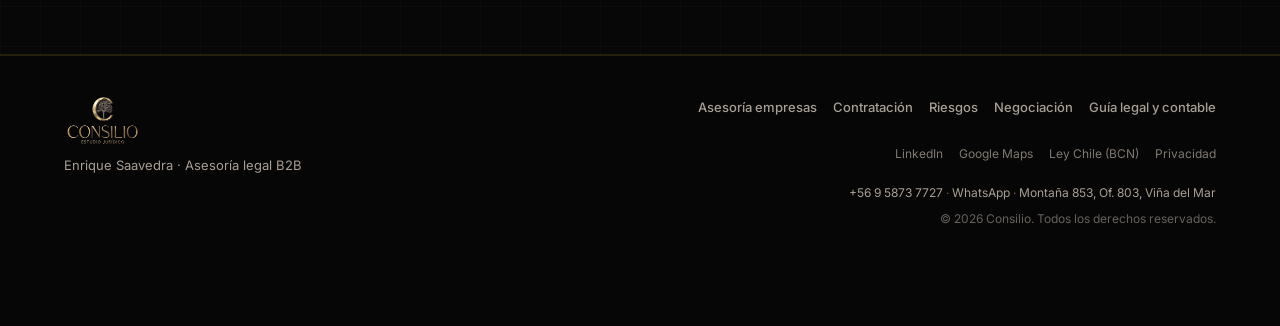
==== commit 023a6040: "Revise SEO metadata and content across multiple service pages for Consilio, enhancing clarity and re" ====
--- a/index.html
+++ b/index.html
@@ -3,7 +3,7 @@
 <head>
   <meta charset="UTF-8">
   <meta name="viewport" content="width=device-width, initial-scale=1.0">
-  <meta name="description" content="Abogado de empresas en Chile. Asesoría legal para empresas: contratos, riesgos y negociación. Enrique Saavedra — Consilio, Viña del Mar. +56 9 5873 7727.">
+  <meta name="description" content="Consilio — estudio jurídico de Enrique Saavedra. Abogado de empresas en Chile: contratos, riesgos y negociación comercial. Viña del Mar. +56 9 5873 7727.">
   <meta name="robots" content="index, follow, max-snippet:-1, max-image-preview:large">
   <meta name="author" content="Enrique Saavedra — Consilio Estudio Jurídico">
   <meta name="geo.region" content="CL-VS">
@@ -15,20 +15,20 @@
   <link rel="icon" type="image/png" sizes="192x192" href="https://consilio.cl/favicon-192x192.png">
   <link rel="apple-touch-icon" sizes="180x180" href="https://consilio.cl/apple-touch-icon.png">
 
-  <title>Abogado de Empresas en Chile | Consilio</title>
+  <title>Consilio | Abogado de Empresas en Chile — Enrique Saavedra</title>
   <link rel="canonical" href="https://consilio.cl/">
 
   <meta property="og:type" content="website">
-  <meta property="og:title" content="Abogado de Empresas en Chile | Consilio">
-  <meta property="og:description" content="Asesoría legal B2B: contratos, riesgos y negociación. Enrique Saavedra — Consilio, Viña del Mar.">
+  <meta property="og:title" content="Consilio | Abogado de Empresas en Chile — Enrique Saavedra">
+  <meta property="og:description" content="Consilio: asesoría legal B2B — contratos, riesgos y negociación. Enrique Saavedra, Viña del Mar.">
   <meta property="og:locale" content="es_CL">
   <meta property="og:url" content="https://consilio.cl/">
   <meta property="og:image" content="https://consilio.cl/EnriqueS.webp">
   <meta property="og:site_name" content="Consilio — Estudio Jurídico">
   <meta property="og:image:alt" content="Enrique Saavedra, abogado de empresas — Consilio Estudio Jurídico">
   <meta name="twitter:card" content="summary_large_image">
-  <meta name="twitter:title" content="Abogado de Empresas en Chile | Consilio">
-  <meta name="twitter:description" content="Asesoría legal B2B: contratos, riesgos y negociación. Enrique Saavedra — Consilio, Viña del Mar.">
+  <meta name="twitter:title" content="Consilio | Abogado de Empresas en Chile — Enrique Saavedra">
+  <meta name="twitter:description" content="Consilio: asesoría legal B2B — contratos, riesgos y negociación. Enrique Saavedra, Viña del Mar.">
   <meta name="twitter:image" content="https://consilio.cl/EnriqueS.webp">
 
   <!-- LCP: preload imagen hero -->
@@ -166,10 +166,11 @@
         "@type": "WebPage",
         "@id": "https://consilio.cl/#webpage",
         "url": "https://consilio.cl/",
-        "name": "Abogado de Empresas en Chile | Consilio",
+        "name": "Consilio | Abogado de Empresas en Chile — Enrique Saavedra",
         "isPartOf": {
           "@type": "WebSite",
           "name": "Consilio — Estudio Jurídico",
+          "alternateName": "Consilio",
           "url": "https://consilio.cl"
         },
         "about": {
@@ -264,8 +265,8 @@
       <div class="container hero__inner">
         <div class="hero__content">
           <p class="hero__eyebrow">Consilio · Enrique Saavedra</p>
-          <h1 class="hero__title">Abogado de empresas: asesoría legal para empresas en Chile</h1>
-          <p class="hero__subtitle">Contratos, riesgos y negociaciones con criterio de negocio. Un solo abogado: interlocución directa, decisiones claras y cierre sin fricción.</p>
+          <h1 class="hero__title">Consilio: abogado de empresas y asesoría legal en Chile</h1>
+          <p class="hero__subtitle">Contratos, riesgos y negociaciones con criterio de negocio. Un solo abogado en Consilio: interlocución directa, decisiones claras y cierre sin fricción.</p>
           <div class="hero__actions">
             <a
               href="https://wa.me/56958737727?text=Hola,%20necesito%20asesor%C3%ADa%20legal%20B2B%20para%20mi%20empresa."
@@ -307,8 +308,8 @@
       <div class="container">
         <header class="section__header section__header--center">
           <span class="section__eyebrow">Cómo trabajamos</span>
-          <h2 id="autoridad-title" class="section__title">Un abogado. Tres frentes. Cero capas.</h2>
-          <p class="section__lead">Asesoría legal B2B: contratos, riesgos y negociación — sin intermediarios.</p>
+          <h2 id="autoridad-title" class="section__title">Consilio: un abogado. Tres frentes. Cero capas.</h2>
+          <p class="section__lead">En Consilio, la asesoría legal B2B se resume en contratos, riesgos y negociación — sin intermediarios.</p>
         </header>
 
         <ul class="proof-grid" aria-label="Cómo opera Consilio">
@@ -408,11 +409,19 @@
       </div>
     </section>
 
+    <section id="consultoria" class="contenido-seo section section--dark" aria-labelledby="consultoria-title">
+      <div class="container contenido-seo__inner">
+        <h2 id="consultoria-title">Consultoría legal empresarial con criterio de negocio</h2>
+        <p>Consilio no es un estudio genérico: es <a href="/asesoria-legal-empresas.html"><strong>consultoría legal empresarial</strong></a> orientada a PYMEs y empresas que necesitan decisiones jurídicas alineadas a caja, plazos y continuidad. Si busca un interlocutor único para contratos, riesgos y negociación —sin capas ni dilación— aquí empieza la conversación.</p>
+        <p>También publicamos una <a href="/guia-asesoria-legal-contable-empresas-chile.html">guía de asesoría legal y contable para empresas en Chile</a> para quienes necesitan ordenar ambos frentes antes de contratar.</p>
+      </div>
+    </section>
+
     <!-- 5. Metodología B2B -->
     <section id="metodologia" class="metodologia section" aria-labelledby="metodologia-title">
       <div class="container">
         <header class="section__header section__header--center">
-          <span class="section__eyebrow">Metodología B2B</span>
+          <span class="section__eyebrow">Metodología Consilio</span>
           <h2 id="metodologia-title" class="section__title">Enfoque práctico: del diagnóstico al cierre</h2>
           <p class="section__lead">Proceso corto, entregables accionables, sin burocracia innecesaria.</p>
         </header>
@@ -454,7 +463,7 @@
         <div class="faq-list">
           <details class="faq-item">
             <summary>¿Qué hace un abogado de empresas en Consilio?</summary>
-            <p class="faq-item__answer">Acompaña la operación comercial B2B: <a href="/contratacion-comercial.html">contratación comercial</a>, <a href="/gestion-de-riesgos.html">gestión de riesgos</a> y <a href="/negociacion-comercial.html">negociación comercial</a>, con interlocución directa con Enrique Saavedra. El marco completo está en <a href="/asesoria-legal-empresas.html">asesoría legal para empresas</a>.</p>
+            <p class="faq-item__answer">En Consilio acompaña la operación comercial B2B: <a href="/contratacion-comercial.html">contratación comercial</a>, <a href="/gestion-de-riesgos.html">gestión de riesgos</a> y <a href="/negociacion-comercial.html">negociación comercial</a>, con interlocución directa con Enrique Saavedra. El marco completo de <a href="/asesoria-legal-empresas.html">consultoría legal empresarial</a> está en asesoría legal para empresas.</p>
           </details>
           <details class="faq-item">
             <summary>¿Atienden empresas fuera de Viña del Mar?</summary>
@@ -491,6 +500,7 @@
           <a href="/contratacion-comercial.html">Contratación</a>
           <a href="/gestion-de-riesgos.html">Riesgos</a>
           <a href="/negociacion-comercial.html">Negociación</a>
+          <a href="/guia-asesoria-legal-contable-empresas-chile.html">Guía legal y contable</a>
         </nav>
         <nav class="footer__nav footer__nav--ext" aria-label="Ubicación y referencias">
           <a href="https://www.linkedin.com/in/enrique-alejandro-saavedra-pizarro-63552a117/" target="_blank" rel="noopener noreferrer">LinkedIn</a>
